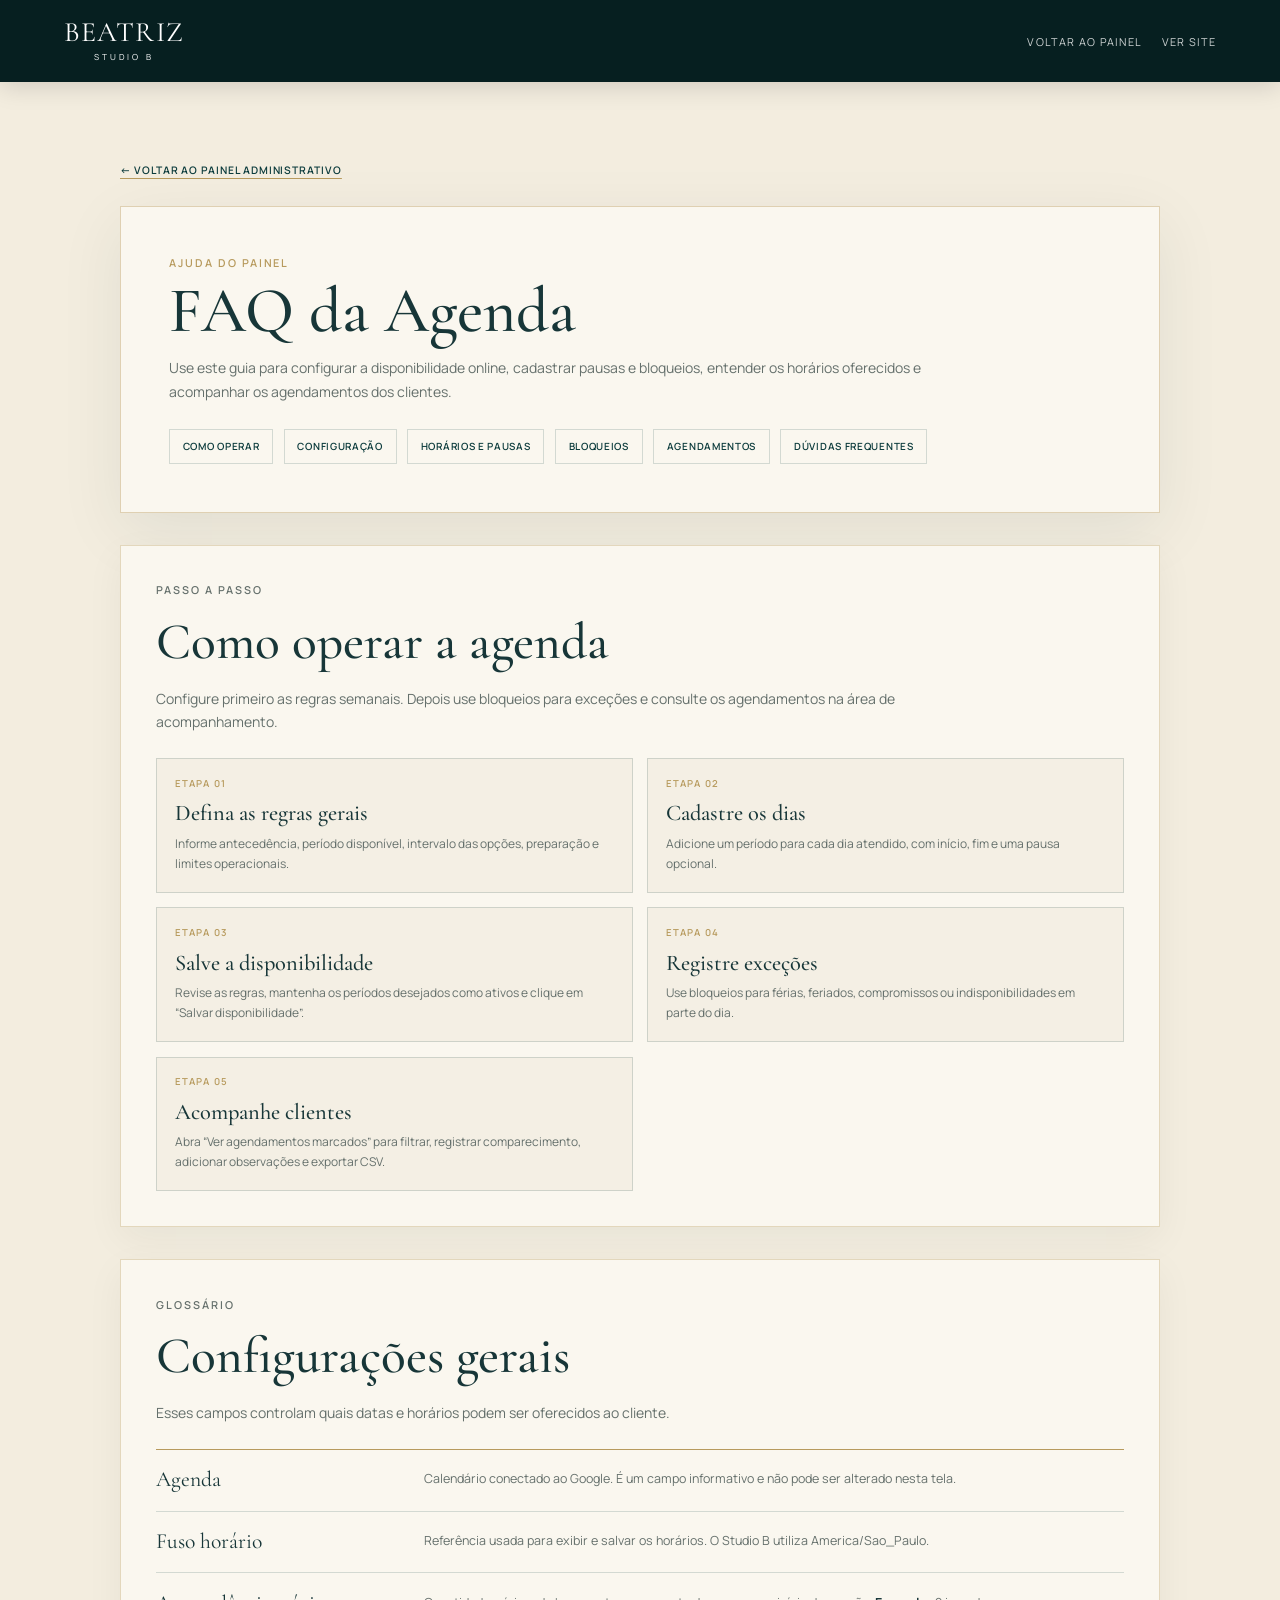
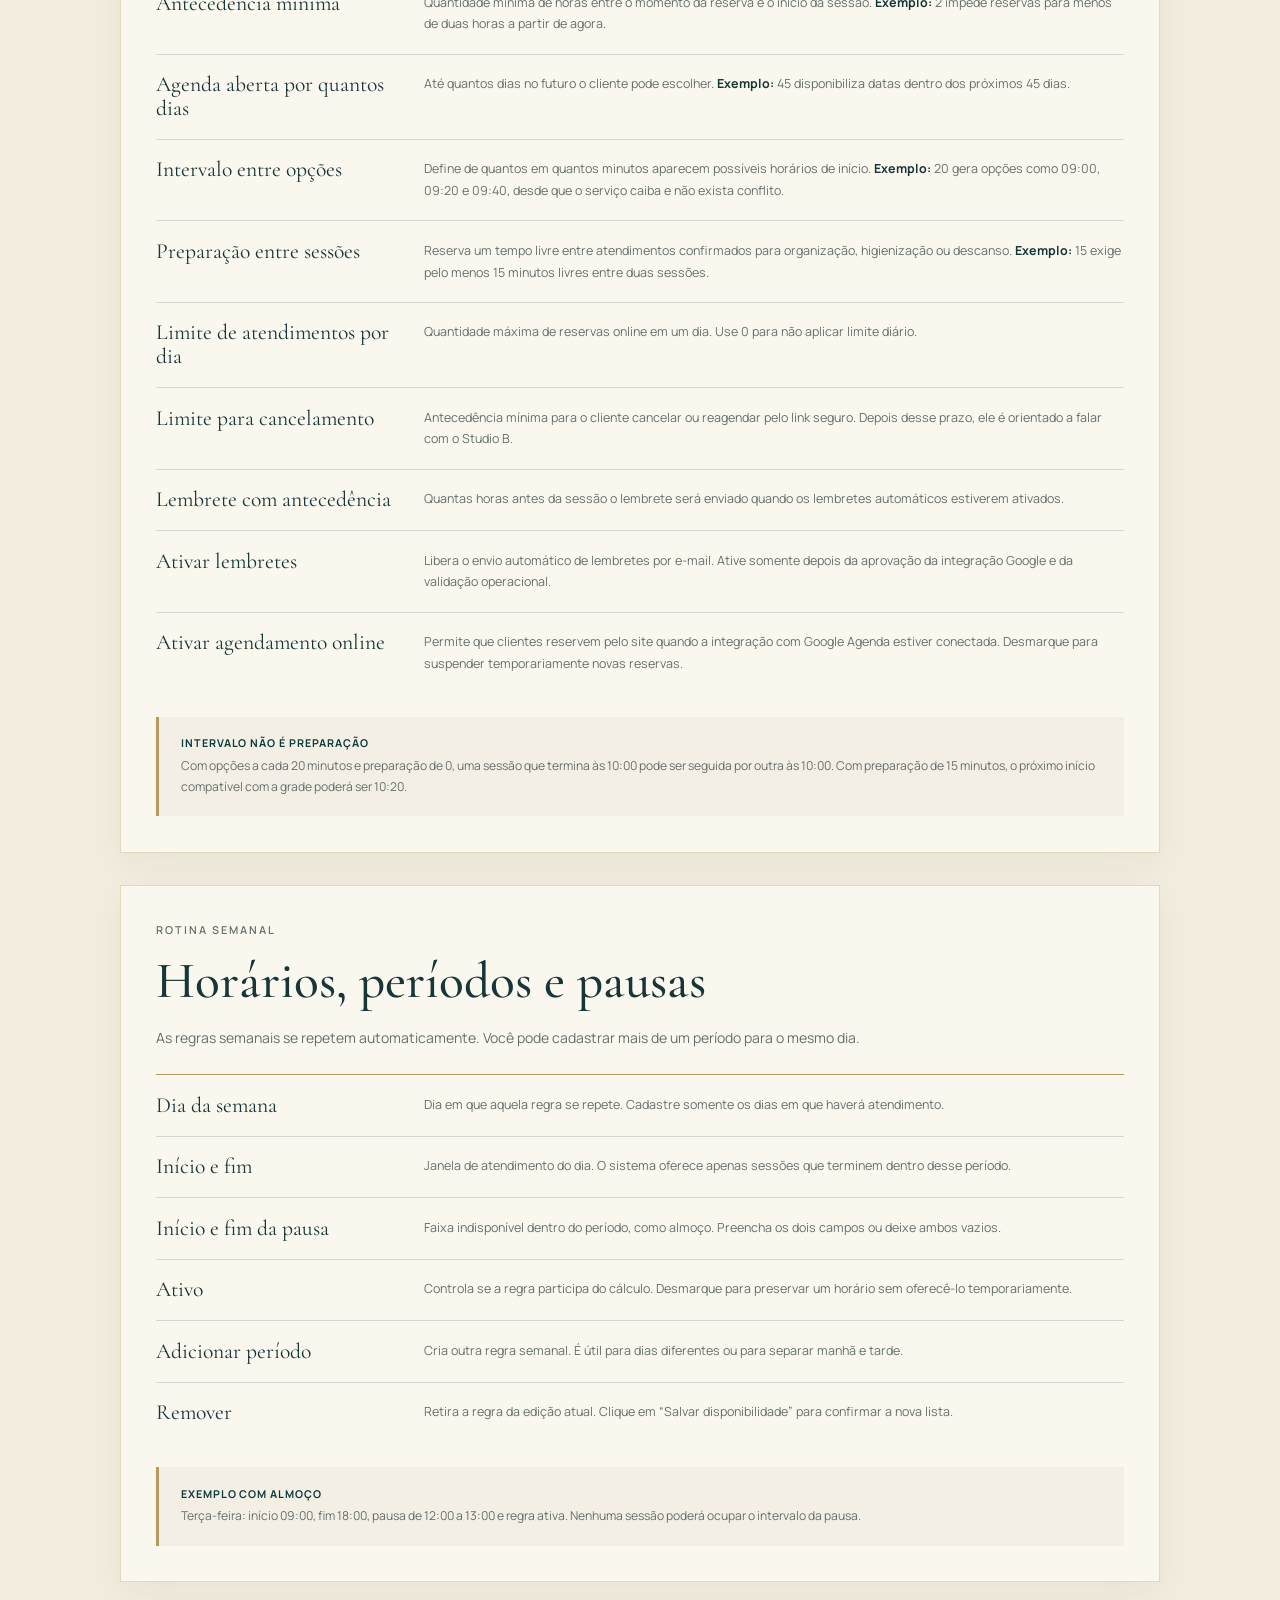
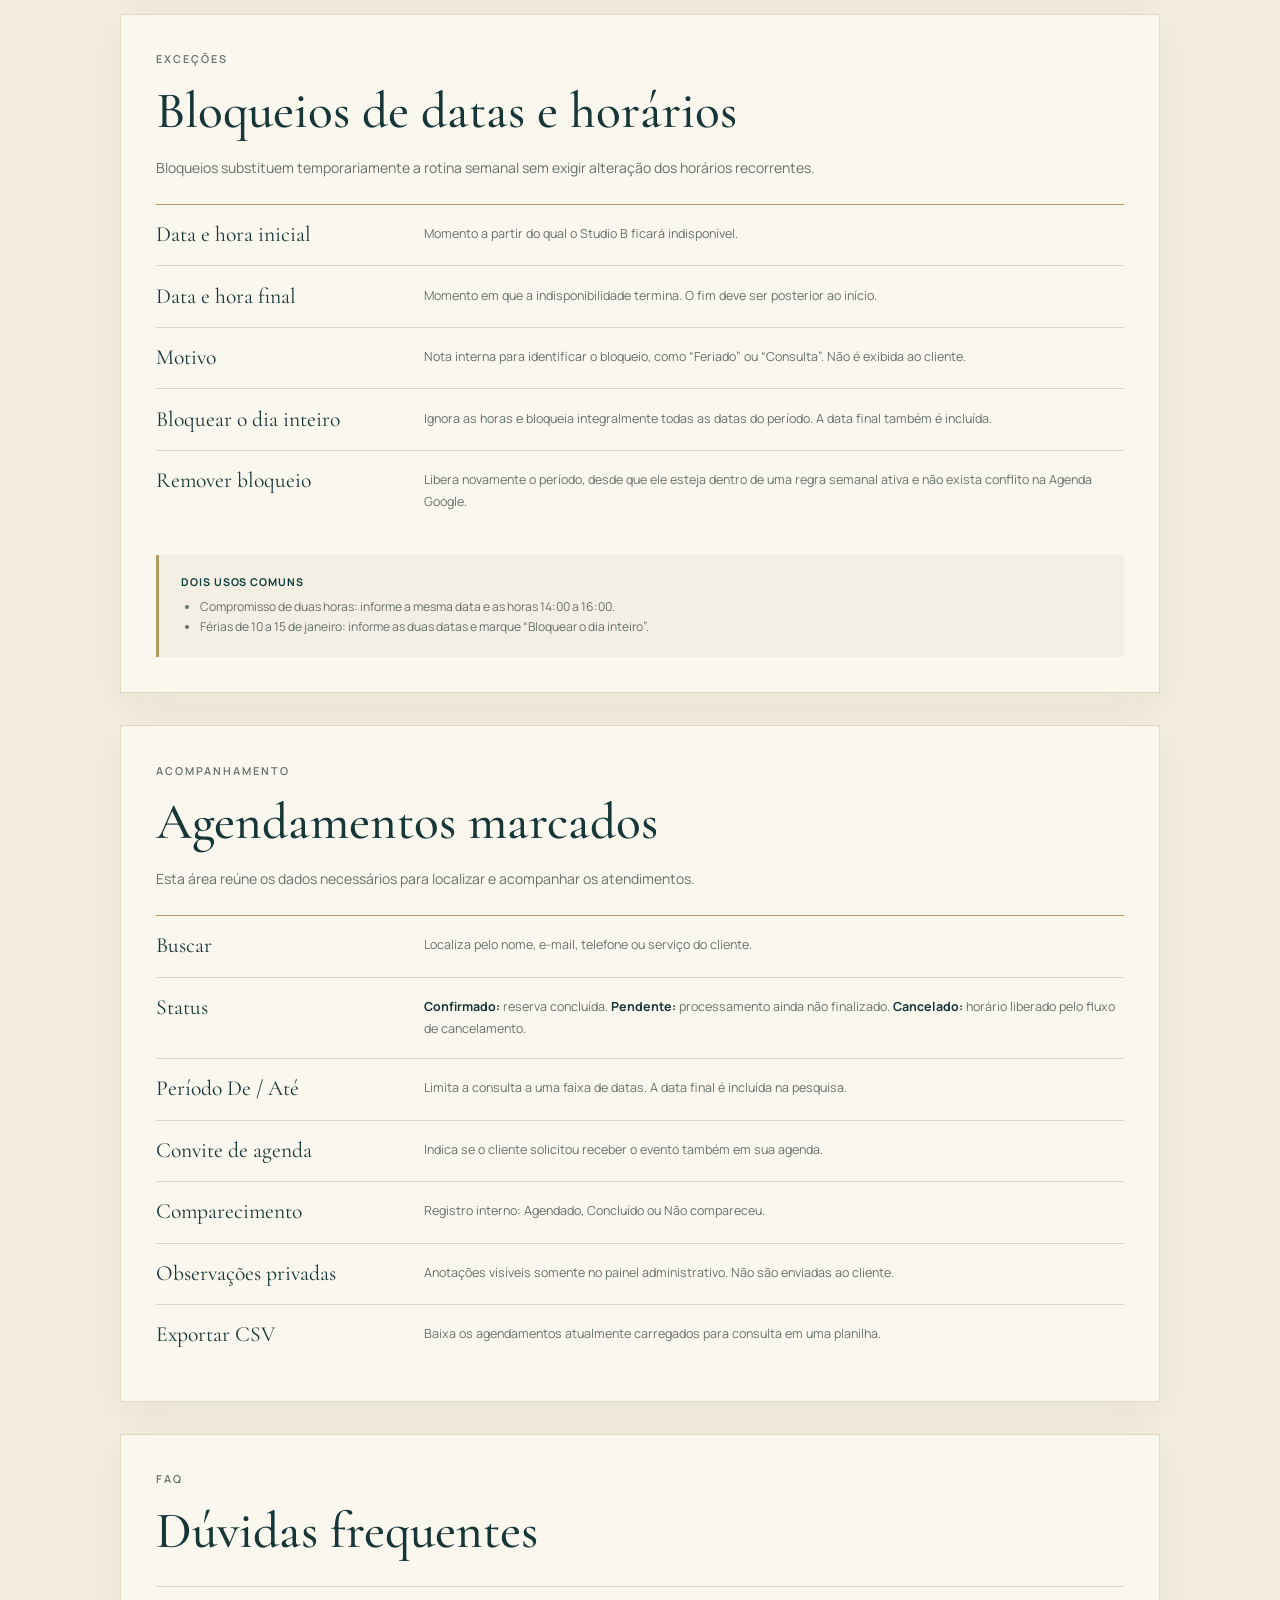
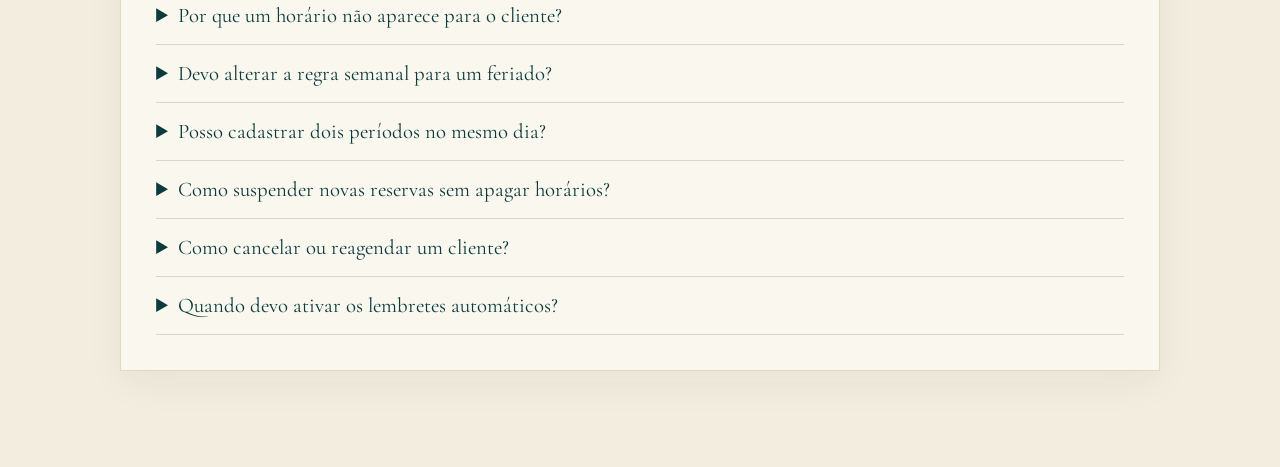
==== admin-faq-agenda.html @ 8eb494a7 "feat: add admin FAQs and field glossary" ====
<!doctype html>
<html lang="pt-BR">
  <head>
    <meta charset="utf-8" />
    <meta name="viewport" content="width=device-width, initial-scale=1" />
    <meta name="theme-color" content="#082f30" />
    <meta name="robots" content="noindex, nofollow" />
    <title>FAQ da Agenda | Studio B</title>
    <link rel="icon" type="image/svg+xml" href="favicon.svg" />
    <link rel="preconnect" href="https://fonts.googleapis.com" />
    <link rel="preconnect" href="https://fonts.gstatic.com" crossorigin />
    <link href="https://fonts.googleapis.com/css2?family=Cormorant+Garamond:wght@400;500;600&family=Manrope:wght@300;400;500;600&display=swap" rel="stylesheet" />
    <link rel="stylesheet" href="admin.css?v=11" />
  </head>
  <body>
    <header class="admin-header">
      <a class="admin-brand" href="index.html" aria-label="Voltar ao site">
        <span>BEATRIZ</span>
        <small>STUDIO B</small>
      </a>
      <div class="header-actions">
        <a href="admin.html">Voltar ao painel</a>
        <a href="index.html">Ver site</a>
      </div>
    </header>

    <main class="faq-main">
      <a class="faq-return" href="admin.html">← Voltar ao painel administrativo</a>
      <section class="faq-hero" aria-labelledby="faq-schedule-title">
        <p class="eyebrow">Ajuda do painel</p>
        <h1 id="faq-schedule-title">FAQ da Agenda</h1>
        <p>Use este guia para configurar a disponibilidade online, cadastrar pausas e bloqueios, entender os horários oferecidos e acompanhar os agendamentos dos clientes.</p>
        <nav class="faq-toc" aria-label="Nesta página">
          <a href="#operacao">Como operar</a>
          <a href="#configuracao">Configuração</a>
          <a href="#horarios">Horários e pausas</a>
          <a href="#bloqueios">Bloqueios</a>
          <a href="#agendamentos">Agendamentos</a>
          <a href="#duvidas">Dúvidas frequentes</a>
        </nav>
      </section>

      <section class="faq-section" id="operacao" aria-labelledby="schedule-operation-title">
        <div class="faq-section-heading">
          <p class="eyebrow">Passo a passo</p>
          <h2 id="schedule-operation-title">Como operar a agenda</h2>
          <p>Configure primeiro as regras semanais. Depois use bloqueios para exceções e consulte os agendamentos na área de acompanhamento.</p>
        </div>
        <div class="faq-steps">
          <article class="faq-step"><span>Etapa 01</span><h3>Defina as regras gerais</h3><p>Informe antecedência, período disponível, intervalo das opções, preparação e limites operacionais.</p></article>
          <article class="faq-step"><span>Etapa 02</span><h3>Cadastre os dias</h3><p>Adicione um período para cada dia atendido, com início, fim e uma pausa opcional.</p></article>
          <article class="faq-step"><span>Etapa 03</span><h3>Salve a disponibilidade</h3><p>Revise as regras, mantenha os períodos desejados como ativos e clique em “Salvar disponibilidade”.</p></article>
          <article class="faq-step"><span>Etapa 04</span><h3>Registre exceções</h3><p>Use bloqueios para férias, feriados, compromissos ou indisponibilidades em parte do dia.</p></article>
          <article class="faq-step"><span>Etapa 05</span><h3>Acompanhe clientes</h3><p>Abra “Ver agendamentos marcados” para filtrar, registrar comparecimento, adicionar observações e exportar CSV.</p></article>
        </div>
      </section>

      <section class="faq-section" id="configuracao" aria-labelledby="schedule-settings-title">
        <div class="faq-section-heading">
          <p class="eyebrow">Glossário</p>
          <h2 id="schedule-settings-title">Configurações gerais</h2>
          <p>Esses campos controlam quais datas e horários podem ser oferecidos ao cliente.</p>
        </div>
        <dl class="glossary-list">
          <div class="glossary-item"><dt>Agenda</dt><dd>Calendário conectado ao Google. É um campo informativo e não pode ser alterado nesta tela.</dd></div>
          <div class="glossary-item"><dt>Fuso horário</dt><dd>Referência usada para exibir e salvar os horários. O Studio B utiliza America/Sao_Paulo.</dd></div>
          <div class="glossary-item"><dt>Antecedência mínima</dt><dd>Quantidade mínima de horas entre o momento da reserva e o início da sessão. <strong>Exemplo:</strong> 2 impede reservas para menos de duas horas a partir de agora.</dd></div>
          <div class="glossary-item"><dt>Agenda aberta por quantos dias</dt><dd>Até quantos dias no futuro o cliente pode escolher. <strong>Exemplo:</strong> 45 disponibiliza datas dentro dos próximos 45 dias.</dd></div>
          <div class="glossary-item"><dt>Intervalo entre opções</dt><dd>Define de quantos em quantos minutos aparecem possíveis horários de início. <strong>Exemplo:</strong> 20 gera opções como 09:00, 09:20 e 09:40, desde que o serviço caiba e não exista conflito.</dd></div>
          <div class="glossary-item"><dt>Preparação entre sessões</dt><dd>Reserva um tempo livre entre atendimentos confirmados para organização, higienização ou descanso. <strong>Exemplo:</strong> 15 exige pelo menos 15 minutos livres entre duas sessões.</dd></div>
          <div class="glossary-item"><dt>Limite de atendimentos por dia</dt><dd>Quantidade máxima de reservas online em um dia. Use 0 para não aplicar limite diário.</dd></div>
          <div class="glossary-item"><dt>Limite para cancelamento</dt><dd>Antecedência mínima para o cliente cancelar ou reagendar pelo link seguro. Depois desse prazo, ele é orientado a falar com o Studio B.</dd></div>
          <div class="glossary-item"><dt>Lembrete com antecedência</dt><dd>Quantas horas antes da sessão o lembrete será enviado quando os lembretes automáticos estiverem ativados.</dd></div>
          <div class="glossary-item"><dt>Ativar lembretes</dt><dd>Libera o envio automático de lembretes por e-mail. Ative somente depois da aprovação da integração Google e da validação operacional.</dd></div>
          <div class="glossary-item"><dt>Ativar agendamento online</dt><dd>Permite que clientes reservem pelo site quando a integração com Google Agenda estiver conectada. Desmarque para suspender temporariamente novas reservas.</dd></div>
        </dl>
        <aside class="example-box">
          <strong>Intervalo não é preparação</strong>
          <p>Com opções a cada 20 minutos e preparação de 0, uma sessão que termina às 10:00 pode ser seguida por outra às 10:00. Com preparação de 15 minutos, o próximo início compatível com a grade poderá ser 10:20.</p>
        </aside>
      </section>

      <section class="faq-section" id="horarios" aria-labelledby="weekly-hours-title">
        <div class="faq-section-heading">
          <p class="eyebrow">Rotina semanal</p>
          <h2 id="weekly-hours-title">Horários, períodos e pausas</h2>
          <p>As regras semanais se repetem automaticamente. Você pode cadastrar mais de um período para o mesmo dia.</p>
        </div>
        <dl class="glossary-list">
          <div class="glossary-item"><dt>Dia da semana</dt><dd>Dia em que aquela regra se repete. Cadastre somente os dias em que haverá atendimento.</dd></div>
          <div class="glossary-item"><dt>Início e fim</dt><dd>Janela de atendimento do dia. O sistema oferece apenas sessões que terminem dentro desse período.</dd></div>
          <div class="glossary-item"><dt>Início e fim da pausa</dt><dd>Faixa indisponível dentro do período, como almoço. Preencha os dois campos ou deixe ambos vazios.</dd></div>
          <div class="glossary-item"><dt>Ativo</dt><dd>Controla se a regra participa do cálculo. Desmarque para preservar um horário sem oferecê-lo temporariamente.</dd></div>
          <div class="glossary-item"><dt>Adicionar período</dt><dd>Cria outra regra semanal. É útil para dias diferentes ou para separar manhã e tarde.</dd></div>
          <div class="glossary-item"><dt>Remover</dt><dd>Retira a regra da edição atual. Clique em “Salvar disponibilidade” para confirmar a nova lista.</dd></div>
        </dl>
        <aside class="example-box">
          <strong>Exemplo com almoço</strong>
          <p>Terça-feira: início 09:00, fim 18:00, pausa de 12:00 a 13:00 e regra ativa. Nenhuma sessão poderá ocupar o intervalo da pausa.</p>
        </aside>
      </section>

      <section class="faq-section" id="bloqueios" aria-labelledby="blocked-periods-help-title">
        <div class="faq-section-heading">
          <p class="eyebrow">Exceções</p>
          <h2 id="blocked-periods-help-title">Bloqueios de datas e horários</h2>
          <p>Bloqueios substituem temporariamente a rotina semanal sem exigir alteração dos horários recorrentes.</p>
        </div>
        <dl class="glossary-list">
          <div class="glossary-item"><dt>Data e hora inicial</dt><dd>Momento a partir do qual o Studio B ficará indisponível.</dd></div>
          <div class="glossary-item"><dt>Data e hora final</dt><dd>Momento em que a indisponibilidade termina. O fim deve ser posterior ao início.</dd></div>
          <div class="glossary-item"><dt>Motivo</dt><dd>Nota interna para identificar o bloqueio, como “Feriado” ou “Consulta”. Não é exibida ao cliente.</dd></div>
          <div class="glossary-item"><dt>Bloquear o dia inteiro</dt><dd>Ignora as horas e bloqueia integralmente todas as datas do período. A data final também é incluída.</dd></div>
          <div class="glossary-item"><dt>Remover bloqueio</dt><dd>Libera novamente o período, desde que ele esteja dentro de uma regra semanal ativa e não exista conflito na Agenda Google.</dd></div>
        </dl>
        <aside class="example-box">
          <strong>Dois usos comuns</strong>
          <ul><li>Compromisso de duas horas: informe a mesma data e as horas 14:00 a 16:00.</li><li>Férias de 10 a 15 de janeiro: informe as duas datas e marque “Bloquear o dia inteiro”.</li></ul>
        </aside>
      </section>

      <section class="faq-section" id="agendamentos" aria-labelledby="appointments-help-title">
        <div class="faq-section-heading">
          <p class="eyebrow">Acompanhamento</p>
          <h2 id="appointments-help-title">Agendamentos marcados</h2>
          <p>Esta área reúne os dados necessários para localizar e acompanhar os atendimentos.</p>
        </div>
        <dl class="glossary-list">
          <div class="glossary-item"><dt>Buscar</dt><dd>Localiza pelo nome, e-mail, telefone ou serviço do cliente.</dd></div>
          <div class="glossary-item"><dt>Status</dt><dd><strong>Confirmado:</strong> reserva concluída. <strong>Pendente:</strong> processamento ainda não finalizado. <strong>Cancelado:</strong> horário liberado pelo fluxo de cancelamento.</dd></div>
          <div class="glossary-item"><dt>Período De / Até</dt><dd>Limita a consulta a uma faixa de datas. A data final é incluída na pesquisa.</dd></div>
          <div class="glossary-item"><dt>Convite de agenda</dt><dd>Indica se o cliente solicitou receber o evento também em sua agenda.</dd></div>
          <div class="glossary-item"><dt>Comparecimento</dt><dd>Registro interno: Agendado, Concluído ou Não compareceu.</dd></div>
          <div class="glossary-item"><dt>Observações privadas</dt><dd>Anotações visíveis somente no painel administrativo. Não são enviadas ao cliente.</dd></div>
          <div class="glossary-item"><dt>Exportar CSV</dt><dd>Baixa os agendamentos atualmente carregados para consulta em uma planilha.</dd></div>
        </dl>
      </section>

      <section class="faq-section" id="duvidas" aria-labelledby="schedule-questions-title">
        <div class="faq-section-heading">
          <p class="eyebrow">FAQ</p>
          <h2 id="schedule-questions-title">Dúvidas frequentes</h2>
        </div>
        <details class="faq-question"><summary>Por que um horário não aparece para o cliente?</summary><div><p>Verifique a regra semanal, a pausa, a duração do serviço, a antecedência mínima, a preparação, o limite diário, os bloqueios cadastrados, os agendamentos existentes e os eventos ocupados no Google Agenda.</p></div></details>
        <details class="faq-question"><summary>Devo alterar a regra semanal para um feriado?</summary><div><p>Não. Cadastre um bloqueio de dia inteiro. Assim, a rotina semanal continuará válida para as semanas seguintes.</p></div></details>
        <details class="faq-question"><summary>Posso cadastrar dois períodos no mesmo dia?</summary><div><p>Sim. Por exemplo, 09:00–12:00 e 14:00–18:00. Evite períodos sobrepostos e salve a disponibilidade depois da alteração.</p></div></details>
        <details class="faq-question"><summary>Como suspender novas reservas sem apagar horários?</summary><div><p>Desmarque “Ativar agendamento online” e salve. As regras permanecem cadastradas para uma futura reativação.</p></div></details>
        <details class="faq-question"><summary>Como cancelar ou reagendar um cliente?</summary><div><p>O cliente usa o link seguro recebido por e-mail. A área administrativa acompanha o resultado e registra informações internas, mas não substitui esse fluxo seguro.</p></div></details>
        <details class="faq-question"><summary>Quando devo ativar os lembretes automáticos?</summary><div><p>Somente após a aprovação da integração Google e a confirmação de que o processo de envio está operacional. Até lá, mantenha a opção desmarcada.</p></div></details>
      </section>
    </main>
  </body>
</html>
---- admin.css ----
:root {
  --petrol: #0b3b3c;
  --petrol-deep: #061f20;
  --cream: #f3eddf;
  --paper: #faf7ef;
  --gold: #b79a5d;
  --ink: #173638;
  --muted: #65706c;
  --line: rgba(18, 65, 65, .17);
  --danger: #9a3f35;
  --serif: "Cormorant Garamond", Georgia, serif;
  --sans: "Manrope", Arial, sans-serif;
}

* { box-sizing: border-box; }
body { margin: 0; background: var(--cream); color: var(--ink); font-family: var(--sans); font-size: 14px; }
button, input, textarea { font: inherit; }
button { cursor: pointer; }
[hidden] { display: none !important; }

.admin-header { position: sticky; top: 0; z-index: 10; display: flex; align-items: center; justify-content: space-between; min-height: 82px; padding: 1rem clamp(1.25rem, 5vw, 5rem); background: var(--petrol-deep); color: white; box-shadow: 0 4px 24px rgba(0,0,0,.15); }
.admin-brand { display: flex; flex-direction: column; color: white; text-decoration: none; text-align: center; }
.admin-brand span { font-family: var(--serif); font-size: 1.75rem; line-height: .9; letter-spacing: .04em; }
.admin-brand small { margin-top: .35rem; font-size: .52rem; letter-spacing: .35em; }
.header-actions { display: flex; align-items: center; gap: 1.2rem; }
.header-actions a, .link-button { border: 0; background: transparent; color: rgba(255,255,255,.8); font-size: .68rem; letter-spacing: .12em; text-decoration: none; text-transform: uppercase; }

.admin-main { width: min(1180px, calc(100% - 2rem)); margin: 0 auto; padding: clamp(2rem, 5vw, 5rem) 0 6rem; }
.auth-panel, .claim-panel { width: min(100%, 560px); margin: 5vh auto 0; padding: clamp(1.5rem, 4vw, 3rem); background: var(--paper); border: 1px solid rgba(183,154,93,.45); box-shadow: 0 18px 60px rgba(12,48,47,.09); }
.eyebrow { margin: 0 0 .7rem; color: var(--gold); font-size: .68rem; font-weight: 600; letter-spacing: .18em; text-transform: uppercase; }
h1, h2 { margin: 0; font-family: var(--serif); font-weight: 500; }
h1 { font-size: clamp(2.5rem, 5vw, 4.2rem); line-height: .95; }
h2 { font-size: clamp(2rem, 3vw, 2.8rem); }
.auth-panel > p:not(.eyebrow), .claim-panel > p:not(.eyebrow), .dashboard-heading p { color: var(--muted); line-height: 1.65; }
form { margin-top: 2rem; }
label { display: grid; gap: .45rem; color: var(--muted); font-size: .67rem; font-weight: 600; letter-spacing: .06em; text-transform: uppercase; }
input, textarea { width: 100%; border: 1px solid var(--line); border-radius: 0; background: white; color: var(--ink); padding: .8rem .85rem; outline: none; text-transform: none; letter-spacing: normal; }
textarea { min-height: 96px; resize: vertical; }
input:focus, textarea:focus { border-color: var(--gold); box-shadow: 0 0 0 2px rgba(183,154,93,.14); }
.password-control { position: relative; display: block; }
.password-control input { padding-right: 6.2rem; }
.password-control button { position: absolute; top: 50%; right: .75rem; transform: translateY(-50%); padding: .35rem; border: 0; background: transparent; color: var(--petrol); font-size: .6rem; font-weight: 600; letter-spacing: .08em; text-transform: uppercase; }
.password-control button:focus-visible { outline: 2px solid var(--gold); outline-offset: 2px; }
.auth-panel label + label, .claim-panel label + label { margin-top: 1rem; }
.auth-actions { display: flex; flex-wrap: wrap; gap: .8rem; margin-top: 1.5rem; }
.resend-button { margin-top: 1rem; padding: .25rem 0; border: 0; border-bottom: 1px solid var(--gold); background: transparent; color: var(--muted); font-size: .65rem; letter-spacing: .06em; }
.button { min-height: 44px; padding: .8rem 1.35rem; border: 1px solid var(--petrol); font-size: .67rem; font-weight: 600; letter-spacing: .1em; text-transform: uppercase; }
.button.primary { background: var(--petrol); color: white; }
.button.secondary { background: transparent; color: var(--petrol); }
.button:disabled { cursor: wait; opacity: .55; }

.dashboard { min-height: calc(100vh - 13rem); }
.admin-portal { width: min(100%, 1040px); margin: 0 auto; padding: clamp(1.5rem, 4vw, 3.5rem) 0; }
.portal-heading { max-width: 820px; margin-bottom: clamp(2rem, 5vw, 4rem); }
.portal-heading > p:last-child, .view-heading p { max-width: 680px; color: var(--muted); line-height: 1.7; }
.admin-option-grid { display: grid; grid-template-columns: repeat(2, minmax(0, 1fr)); gap: clamp(1rem, 2.5vw, 1.8rem); }
.admin-option-card { position: relative; display: grid; grid-template-columns: auto 1fr auto; align-items: start; gap: 1.25rem; min-height: 250px; padding: clamp(1.4rem, 3vw, 2.2rem); overflow: hidden; border: 1px solid rgba(183,154,93,.42); background: var(--paper); color: var(--ink); text-align: left; box-shadow: 0 14px 42px rgba(12,48,47,.07); transition: border-color .2s, box-shadow .2s, transform .2s; }
.admin-option-card::before { position: absolute; top: 0; left: 0; width: 100%; height: 3px; background: var(--gold); content: ""; transform: scaleX(0); transform-origin: left; transition: transform .25s; }
.admin-option-card:hover, .admin-option-card:focus-visible { border-color: var(--gold); box-shadow: 0 20px 55px rgba(12,48,47,.12); transform: translateY(-3px); }
.admin-option-card:hover::before, .admin-option-card:focus-visible::before { transform: scaleX(1); }
.admin-option-card:focus-visible { outline: 2px solid var(--gold); outline-offset: 3px; }
.option-index { color: var(--gold); font-size: .62rem; font-weight: 600; letter-spacing: .14em; }
.option-copy { align-self: end; display: grid; gap: .8rem; margin-top: 4.2rem; }
.option-copy strong { font-family: var(--serif); font-size: clamp(2rem, 3.5vw, 3rem); font-weight: 500; line-height: .95; }
.option-copy > span { max-width: 390px; color: var(--muted); font-size: .78rem; line-height: 1.7; }
.option-arrow { align-self: end; display: grid; width: 38px; height: 38px; place-items: center; border: 1px solid rgba(183,154,93,.55); border-radius: 50%; color: var(--gold); font-size: 1.15rem; transition: background .2s, color .2s, transform .2s; }
.admin-option-card:hover .option-arrow, .admin-option-card:focus-visible .option-arrow { background: var(--petrol); color: white; transform: translateX(3px); }
.view-back { margin: 0 0 clamp(1.5rem, 4vw, 2.5rem); padding: .35rem 0; border: 0; border-bottom: 1px solid rgba(183,154,93,.7); background: transparent; color: var(--petrol); font-size: .65rem; font-weight: 600; letter-spacing: .09em; text-transform: uppercase; }
.view-back:hover, .view-back:focus-visible { border-color: var(--petrol); }
.view-back:focus-visible { outline: 2px solid var(--gold); outline-offset: 4px; }
.view-heading { margin-bottom: 2rem; }
.view-heading > div > p:last-child { margin-bottom: 0; }
.services-view-heading .dashboard-heading { margin-bottom: 0; }
.portal-help { display: flex; flex-wrap: wrap; align-items: center; gap: .65rem 1.2rem; margin-top: 1.5rem; padding-top: 1.2rem; border-top: 1px solid var(--line); color: var(--muted); font-size: .68rem; }
.portal-help span { font-weight: 600; letter-spacing: .08em; text-transform: uppercase; }
.portal-help a, .faq-link { color: var(--petrol); font-weight: 600; text-decoration-color: rgba(183,154,93,.75); text-underline-offset: .25rem; }
.portal-help a:hover, .portal-help a:focus-visible, .faq-link:hover, .faq-link:focus-visible { color: var(--gold); }
.faq-link { display: inline-flex; align-items: center; gap: .6rem; margin-top: .65rem; font-size: .72rem; }
.faq-link span { font-size: 1rem; }
.heading-actions { display: flex; flex-wrap: wrap; justify-content: flex-end; gap: .7rem; }
.button-link { display: inline-grid; place-items: center; text-decoration: none; }

.dashboard-heading { display: flex; align-items: flex-end; justify-content: space-between; gap: 2rem; margin-bottom: 2rem; }
.dashboard-heading p:last-child { margin-bottom: 0; }
.services-list { display: grid; gap: 1.25rem; }
.service-editor { background: var(--paper); border: 1px solid rgba(183,154,93,.35); box-shadow: 0 12px 36px rgba(12,48,47,.07); }
.service-editor summary { display: flex; align-items: center; justify-content: space-between; gap: 1rem; padding: 1.25rem 1.5rem; cursor: pointer; list-style: none; }
.service-editor summary::-webkit-details-marker { display: none; }
.service-title span { display: block; font-family: var(--serif); font-size: 1.8rem; }
.service-title small { color: var(--muted); }
.visibility { padding: .35rem .6rem; background: rgba(183,154,93,.15); color: var(--gold); font-size: .6rem; letter-spacing: .1em; text-transform: uppercase; }
.service-editor-form { margin: 0; padding: 0 1.5rem 1.5rem; border-top: 1px solid var(--line); }
.fields-grid { display: grid; grid-template-columns: repeat(2, 1fr); gap: 1rem; padding: 1.5rem 0; }
.fields-grid .full { grid-column: 1 / -1; }
.check { display: flex; align-items: center; gap: .55rem; min-height: 42px; text-transform: none; letter-spacing: normal; }
.check input { width: 17px; height: 17px; margin: 0; accent-color: var(--petrol); }
.prices-heading { display: flex; align-items: center; justify-content: space-between; gap: 1rem; margin: .5rem 0 1rem; }
.prices-heading h3 { margin: 0; font-family: var(--serif); font-size: 1.5rem; font-weight: 500; }
.text-action { border: 0; border-bottom: 1px solid var(--gold); background: transparent; color: var(--petrol); padding: .3rem 0; font-size: .65rem; font-weight: 600; letter-spacing: .08em; text-transform: uppercase; }
.prices-list { display: grid; gap: .75rem; }
.price-row { display: grid; grid-template-columns: 1.4fr .8fr 1fr .8fr auto auto auto; align-items: end; gap: .65rem; padding: 1rem; background: #f4efe4; border: 1px solid var(--line); }
.remove-price { align-self: center; border: 0; background: transparent; color: var(--danger); font-size: .65rem; text-decoration: underline; }
.editor-actions { display: flex; justify-content: space-between; gap: 1rem; margin-top: 1.5rem; }
.delete-service { border: 0; background: transparent; color: var(--danger); font-size: .67rem; font-weight: 600; letter-spacing: .08em; text-transform: uppercase; }
.status { position: fixed; right: 1.2rem; bottom: 1.2rem; z-index: 20; max-width: min(420px, calc(100% - 2.4rem)); margin: 0; padding: .9rem 1.1rem; background: var(--petrol-deep); color: white; box-shadow: 0 10px 35px rgba(0,0,0,.2); opacity: 0; pointer-events: none; transform: translateY(8px); transition: .2s; }
.status.visible { opacity: 1; transform: none; }
.status.error { background: var(--danger); }
.booking-settings-card { margin-bottom: 3.5rem; padding: clamp(1.25rem,3vw,2rem); border: 1px solid rgba(183,154,93,.4); background: var(--paper); box-shadow: 0 12px 36px rgba(12,48,47,.07); }
.settings-heading { display: flex; align-items: flex-start; justify-content: space-between; gap: 2rem; }
.settings-heading h2 { font-size: clamp(2.2rem,4vw,3.4rem); }
.settings-heading p:last-child { max-width: 680px; color: var(--muted); line-height: 1.65; }
.connection-badge { flex: 0 0 auto; padding: .45rem .7rem; border: 1px solid rgba(183,154,93,.45); color: var(--gold); font-size: .58rem; font-weight: 600; letter-spacing: .09em; text-transform: uppercase; }
.connection-badge.connected { border-color: var(--petrol); background: var(--petrol); color: white; }
.settings-grid { padding-bottom: 1rem; }
.settings-grid .optional { color: var(--muted); font-size: .55rem; font-weight: 400; letter-spacing: 0; text-transform: none; }
.availability-list { display: grid; gap: .7rem; }
.availability-row { display: grid; grid-template-columns: 1.3fr repeat(4,minmax(105px,1fr)) auto auto; align-items: end; gap: .7rem; padding: .9rem; background: #f4efe4; border: 1px solid var(--line); }
.availability-row label { margin: 0; }
.availability-row select { width: 100%; border: 1px solid var(--line); background: white; color: var(--ink); padding: .8rem; }
.availability-row .optional { color: var(--muted); font-size: .52rem; font-weight: 400; letter-spacing: 0; text-transform: none; }
.settings-actions { display: flex; justify-content: flex-end; margin-top: 1.3rem; }
.blocked-period-form { margin-top: .8rem; }
.blocked-period-fields { padding-top: .8rem; }
.blocked-period-fields .optional { color: var(--muted); font-size: .56rem; font-weight: 400; letter-spacing: 0; text-transform: none; }
.blocked-periods { display: grid; gap: .7rem; margin-top: 1.5rem; }
.blocked-period { display: grid; grid-template-columns: minmax(0, 1fr) auto; align-items: center; gap: 1rem; padding: 1rem; border: 1px solid var(--line); background: #f4efe4; }
.blocked-period strong { display: block; margin-bottom: .3rem; font-family: var(--serif); font-size: 1.25rem; font-weight: 500; }
.blocked-period p { margin: 0; color: var(--muted); font-size: .75rem; line-height: 1.6; }
.blocked-period-empty { margin: .4rem 0 0; padding: 1rem; border: 1px dashed var(--line); color: var(--muted); text-align: center; }
.blocked-period [data-remove-block] { border: 0; border-bottom: 1px solid currentColor; padding: .25rem 0; background: transparent; color: var(--danger); font-size: .64rem; font-weight: 600; letter-spacing: .06em; text-transform: uppercase; }
.appointments-filter { margin-top: .8rem; }
.appointments-filter-fields { grid-template-columns: 1.5fr .8fr .75fr .75fr; padding-top: .8rem; }
.appointments-filter select { width: 100%; border: 1px solid var(--line); border-radius: 0; background: white; color: var(--ink); padding: .8rem .85rem; outline: none; }
.appointments-summary { display: flex; flex-wrap: wrap; gap: .65rem; margin: 1.5rem 0 1rem; }
.summary-chip { padding: .45rem .7rem; border: 1px solid var(--line); background: #f4efe4; color: var(--muted); font-size: .62rem; font-weight: 600; letter-spacing: .07em; text-transform: uppercase; }
.summary-chip strong { color: var(--petrol); font-size: .8rem; }
.appointments-list { display: grid; gap: .75rem; }
.appointment-card { display: grid; grid-template-columns: minmax(180px, .75fr) minmax(240px, 1fr) minmax(220px, .9fr); gap: 1.2rem; padding: 1.15rem; border: 1px solid var(--line); background: #f4efe4; }
.appointment-card.cancelled { opacity: .72; }
.appointment-date { margin: 0 0 .4rem; color: var(--muted); font-size: .72rem; line-height: 1.6; }
.appointment-card h3 { margin: 0; font-family: var(--serif); font-size: 1.55rem; font-weight: 500; }
.appointment-customer strong { display: block; margin-bottom: .45rem; font-size: .86rem; }
.appointment-customer a, .appointment-meta p { display: block; margin: .2rem 0; color: var(--muted); font-size: .72rem; line-height: 1.55; overflow-wrap: anywhere; }
.appointment-customer a:hover, .appointment-customer a:focus-visible { color: var(--petrol); }
.appointment-meta { display: flex; align-items: flex-start; justify-content: space-between; gap: .8rem; }
.appointment-status { flex: 0 0 auto; padding: .38rem .55rem; border: 1px solid var(--gold); color: var(--gold); font-size: .56rem; font-weight: 600; letter-spacing: .08em; text-transform: uppercase; }
.appointment-status.confirmed { border-color: var(--petrol); background: var(--petrol); color: white; }
.appointment-status.cancelled { border-color: var(--danger); color: var(--danger); }
.appointments-empty { margin: 0; padding: 1.4rem; border: 1px dashed var(--line); color: var(--muted); text-align: center; }
.appointment-admin-tools { grid-column: 1 / -1; border-top: 1px solid var(--line); padding-top: .8rem; }
.appointment-admin-tools summary { cursor: pointer; color: var(--petrol); font-size: .62rem; font-weight: 600; letter-spacing: .08em; text-transform: uppercase; }
.appointment-admin-tools form { display: grid; grid-template-columns: minmax(160px, .35fr) minmax(260px, 1fr) auto; align-items: end; gap: .8rem; margin-top: .9rem; }
.appointment-admin-tools select { width: 100%; border: 1px solid var(--line); background: white; color: var(--ink); padding: .8rem; }
.appointment-admin-tools textarea { min-height: 74px; }

.faq-main { width: min(1040px, calc(100% - 2rem)); margin: 0 auto; padding: clamp(2rem, 6vw, 5.5rem) 0 6rem; }
.faq-hero { padding: clamp(1.5rem, 4vw, 3rem); border: 1px solid rgba(183,154,93,.42); background: var(--paper); box-shadow: 0 18px 60px rgba(12,48,47,.08); }
.faq-hero h1 { max-width: 800px; }
.faq-hero > p:last-of-type { max-width: 760px; color: var(--muted); line-height: 1.75; }
.faq-return { display: inline-block; margin-bottom: 1.8rem; color: var(--petrol); font-size: .65rem; font-weight: 600; letter-spacing: .09em; text-decoration-color: var(--gold); text-transform: uppercase; text-underline-offset: .25rem; }
.faq-toc { display: flex; flex-wrap: wrap; gap: .65rem; margin-top: 1.5rem; }
.faq-toc a { padding: .6rem .8rem; border: 1px solid var(--line); color: var(--petrol); font-size: .62rem; font-weight: 600; letter-spacing: .07em; text-decoration: none; text-transform: uppercase; }
.faq-toc a:hover, .faq-toc a:focus-visible { border-color: var(--gold); background: rgba(183,154,93,.09); }
.faq-section { margin-top: 2rem; padding: clamp(1.25rem, 3vw, 2.2rem); border: 1px solid rgba(183,154,93,.35); background: var(--paper); box-shadow: 0 12px 36px rgba(12,48,47,.05); scroll-margin-top: 100px; }
.faq-section-heading { max-width: 740px; margin-bottom: 1.5rem; }
.faq-section-heading h2 { font-size: clamp(2rem, 4vw, 3.2rem); }
.faq-section-heading p { color: var(--muted); line-height: 1.7; }
.glossary-list { display: grid; gap: 0; margin: 0; }
.glossary-item { display: grid; grid-template-columns: minmax(180px, .35fr) 1fr; gap: 1.4rem; padding: 1.15rem 0; border-top: 1px solid var(--line); }
.glossary-item:first-child { border-top-color: var(--gold); }
.glossary-item dt { font-family: var(--serif); font-size: 1.35rem; line-height: 1.1; }
.glossary-item dd { margin: 0; color: var(--muted); font-size: .78rem; line-height: 1.75; }
.glossary-item dd strong { color: var(--ink); }
.example-box { margin: 1.5rem 0 0; padding: 1.2rem 1.35rem; border-left: 3px solid var(--gold); background: #f4efe4; }
.example-box strong { display: block; margin-bottom: .35rem; color: var(--petrol); font-size: .67rem; letter-spacing: .09em; text-transform: uppercase; }
.example-box p, .example-box li { color: var(--muted); font-size: .76rem; line-height: 1.7; }
.example-box p { margin: 0; }
.example-box ul, .example-box ol { margin: .5rem 0 0; padding-left: 1.2rem; }
.faq-steps { display: grid; grid-template-columns: repeat(2, minmax(0, 1fr)); gap: .9rem; margin-top: 1rem; }
.faq-step { padding: 1.1rem; border: 1px solid var(--line); background: #f4efe4; }
.faq-step span { display: block; margin-bottom: .6rem; color: var(--gold); font-size: .6rem; font-weight: 600; letter-spacing: .12em; text-transform: uppercase; }
.faq-step h3 { margin: 0 0 .45rem; font-family: var(--serif); font-size: 1.4rem; font-weight: 500; }
.faq-step p { margin: 0; color: var(--muted); font-size: .75rem; line-height: 1.7; }
.faq-question { border-top: 1px solid var(--line); }
.faq-question:last-child { border-bottom: 1px solid var(--line); }
.faq-question summary { padding: 1rem 0; cursor: pointer; color: var(--petrol); font-family: var(--serif); font-size: 1.3rem; list-style-position: inside; }
.faq-question > div { padding: 0 0 1.2rem 1.2rem; color: var(--muted); font-size: .77rem; line-height: 1.75; }
.faq-question p { margin: .4rem 0; }
.faq-warning { color: var(--danger); font-weight: 600; }

@media (max-width: 900px) {
  .price-row { grid-template-columns: repeat(2, 1fr); }
  .price-row .wide { grid-column: 1 / -1; }
  .remove-price { justify-self: start; }
  .availability-row { grid-template-columns: repeat(2,1fr); }
  .settings-heading { flex-direction: column; }
  .appointments-filter-fields { grid-template-columns: repeat(2, 1fr); }
  .appointment-card { grid-template-columns: 1fr 1fr; }
  .appointment-meta { grid-column: 1 / -1; }
  .appointment-admin-tools form { grid-template-columns: 1fr 1fr; }
  .appointment-admin-tools .button { grid-column: 1 / -1; justify-self: end; }
  .faq-steps { grid-template-columns: 1fr; }
}

@media (max-width: 620px) {
  .admin-header { min-height: 70px; }
  .header-actions { gap: .65rem; }
  .header-actions a, .link-button { font-size: .58rem; letter-spacing: .07em; }
  .admin-main { width: min(100% - 1rem, 1180px); padding-top: 1rem; }
  .admin-portal { padding-top: 1.5rem; }
  .admin-option-grid { grid-template-columns: 1fr; }
  .admin-option-card { min-height: 205px; padding: 1.25rem; }
  .option-copy { margin-top: 2.4rem; }
  .option-copy > span { font-size: .74rem; }
  .option-arrow { width: 34px; height: 34px; }
  .dashboard-heading { align-items: stretch; flex-direction: column; }
  .heading-actions { justify-content: stretch; }
  .heading-actions .button { flex: 1 1 100%; }
  .fields-grid, .price-row { grid-template-columns: 1fr; }
  .fields-grid .full, .price-row .wide { grid-column: 1; }
  .service-editor summary, .service-editor-form { padding-left: 1rem; padding-right: 1rem; }
  .editor-actions { align-items: stretch; flex-direction: column-reverse; }
  .availability-row { grid-template-columns: 1fr; }
  .blocked-period { align-items: start; grid-template-columns: 1fr; }
  .blocked-period [data-remove-block] { justify-self: start; }
  .appointments-filter-fields, .appointment-card { grid-template-columns: 1fr; }
  .appointment-meta { grid-column: 1; }
  .appointment-admin-tools form { grid-template-columns: 1fr; }
  .appointment-admin-tools .button { grid-column: 1; justify-self: stretch; }
  .faq-main { width: min(100% - 1rem, 1040px); padding-top: 1rem; }
  .glossary-item { grid-template-columns: 1fr; gap: .55rem; }
}
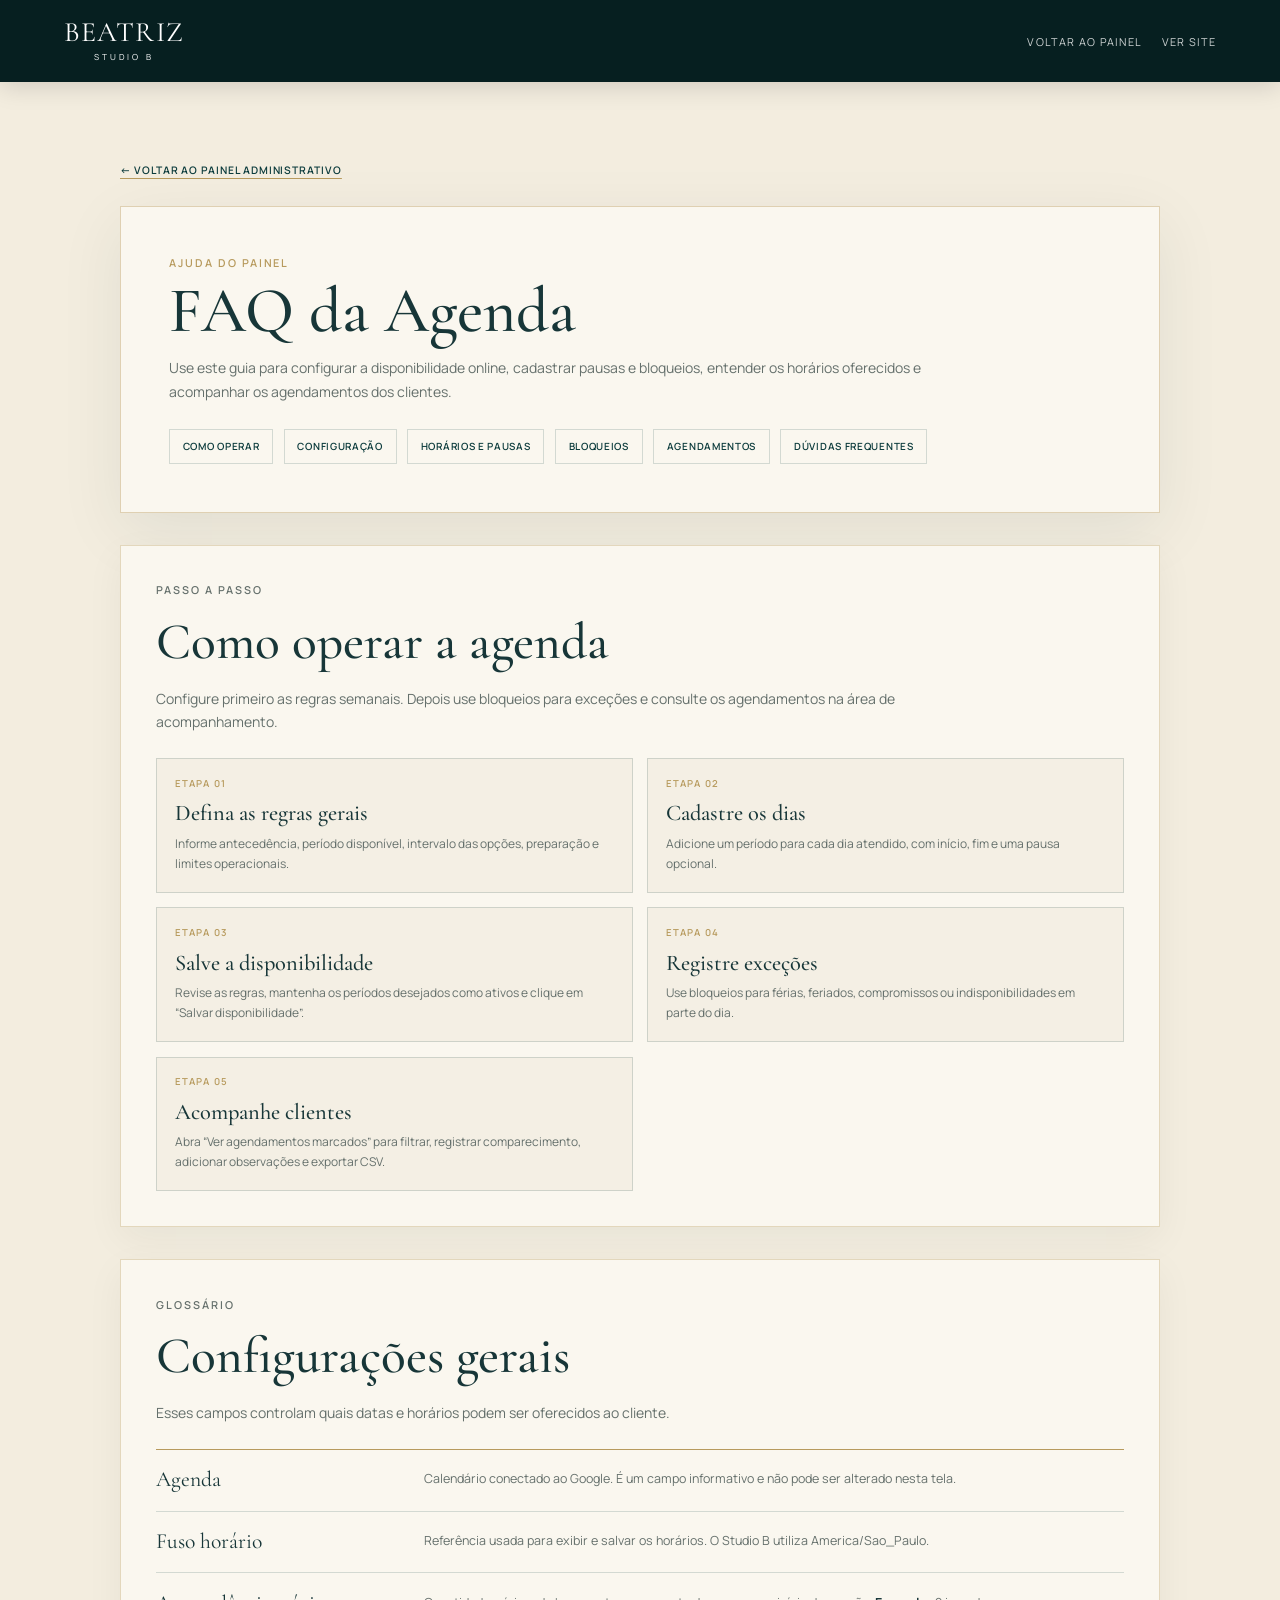
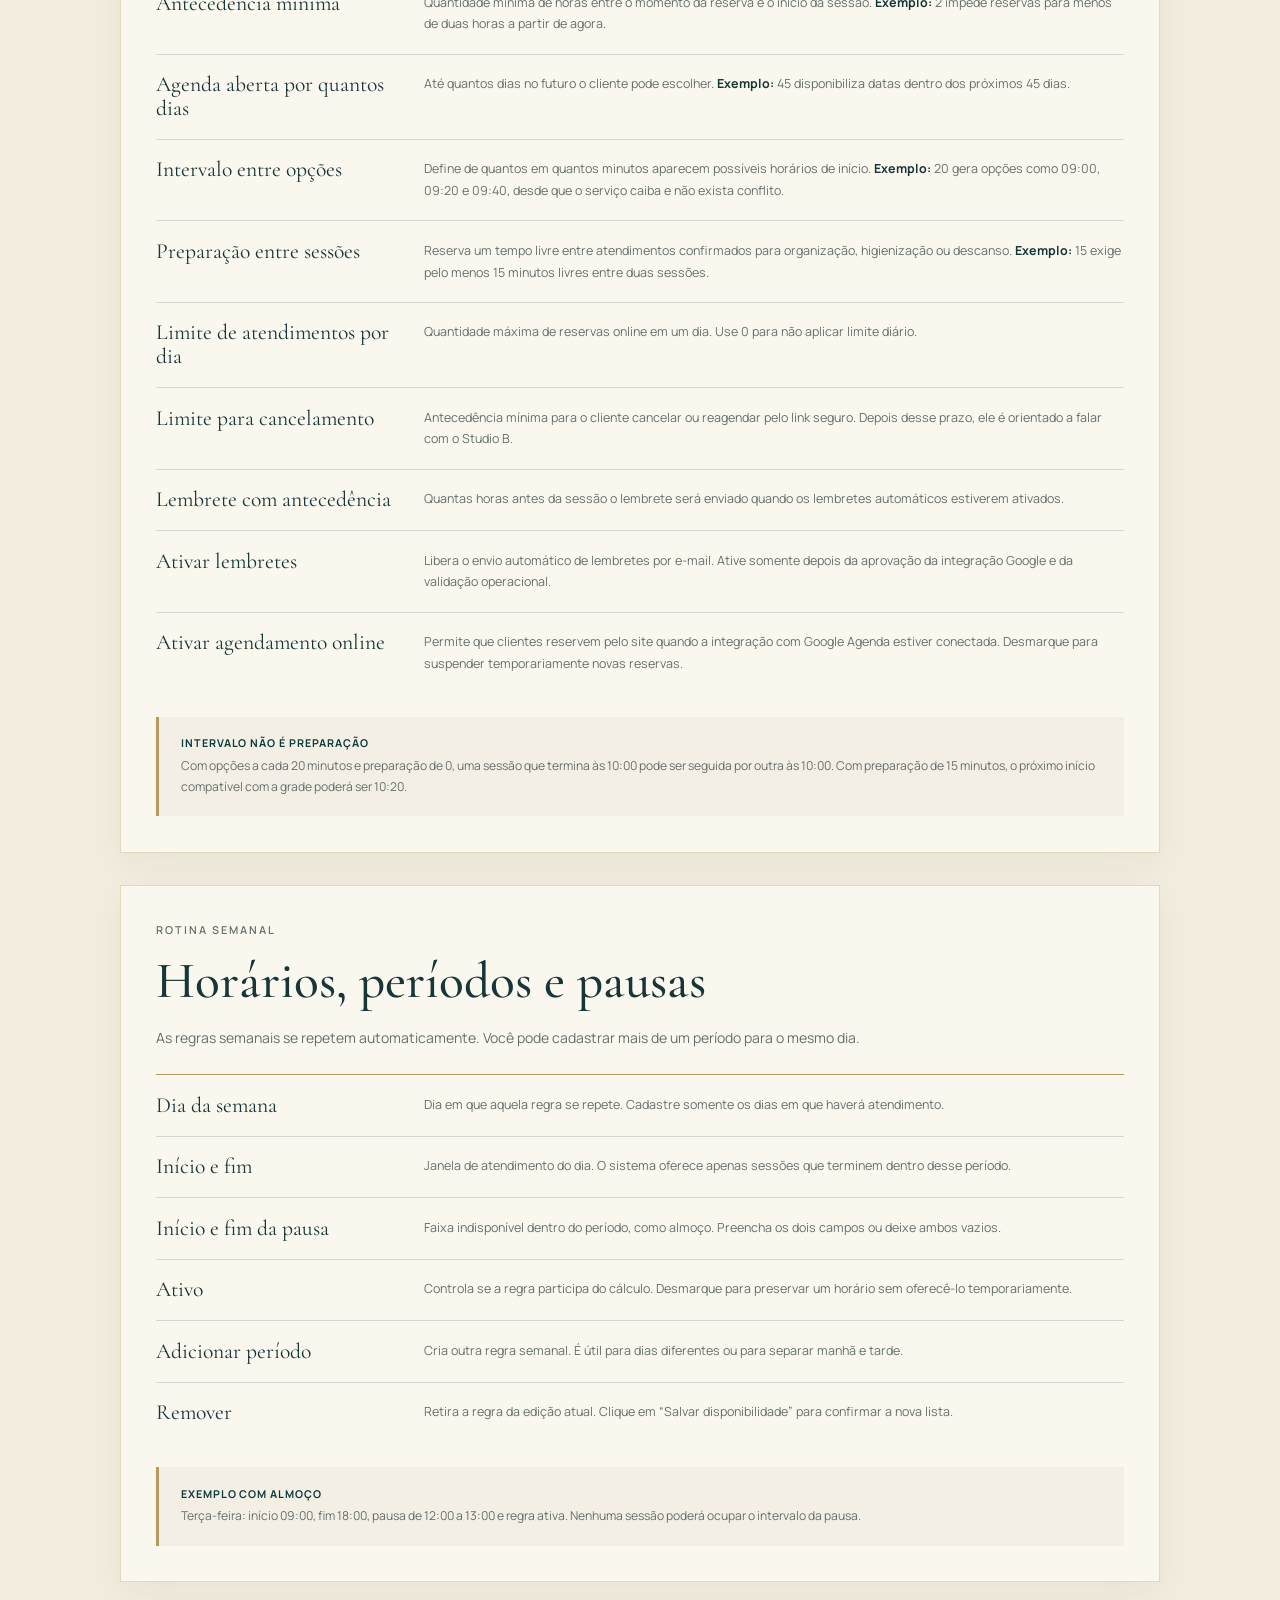
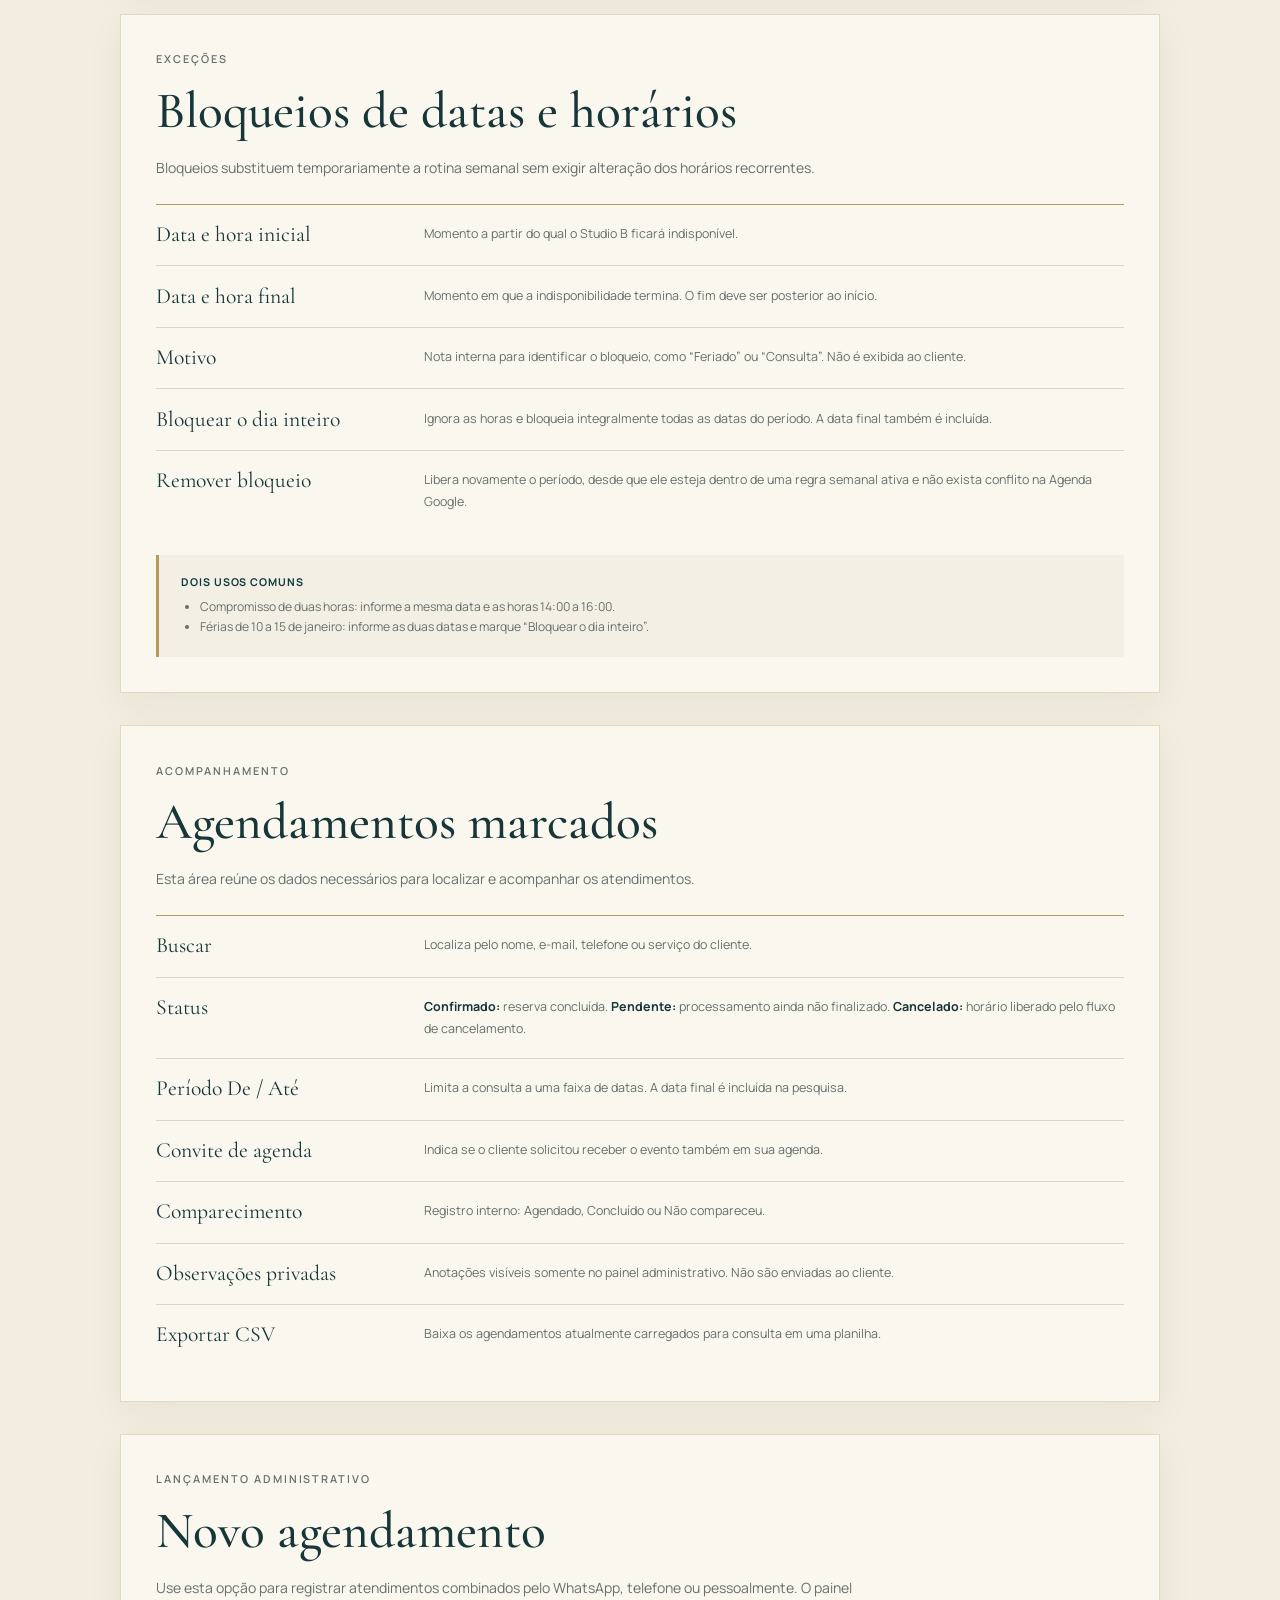
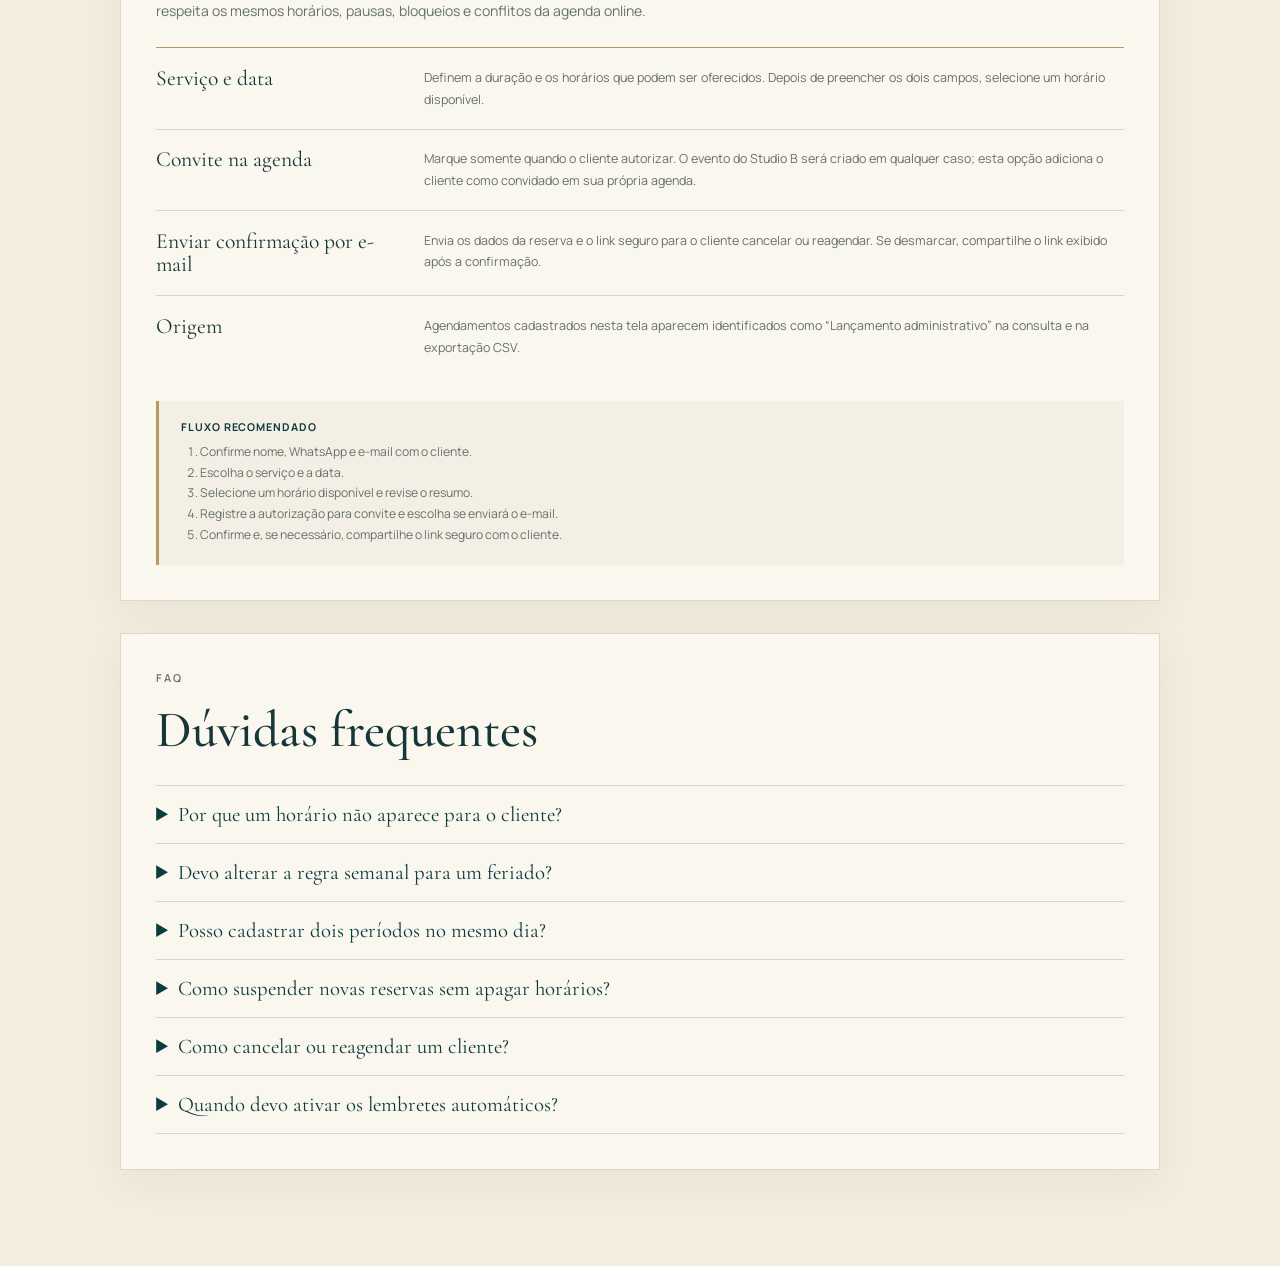
==== commit af632611: "feat: separar canais e permitir agendamento administrativo" ====
--- a/admin-faq-agenda.html
+++ b/admin-faq-agenda.html
@@ -136,6 +136,24 @@
         </dl>
       </section>
 
+      <section class="faq-section" id="novo-agendamento" aria-labelledby="manual-booking-help-title">
+        <div class="faq-section-heading">
+          <p class="eyebrow">Lançamento administrativo</p>
+          <h2 id="manual-booking-help-title">Novo agendamento</h2>
+          <p>Use esta opção para registrar atendimentos combinados pelo WhatsApp, telefone ou pessoalmente. O painel respeita os mesmos horários, pausas, bloqueios e conflitos da agenda online.</p>
+        </div>
+        <dl class="glossary-list">
+          <div class="glossary-item"><dt>Serviço e data</dt><dd>Definem a duração e os horários que podem ser oferecidos. Depois de preencher os dois campos, selecione um horário disponível.</dd></div>
+          <div class="glossary-item"><dt>Convite na agenda</dt><dd>Marque somente quando o cliente autorizar. O evento do Studio B será criado em qualquer caso; esta opção adiciona o cliente como convidado em sua própria agenda.</dd></div>
+          <div class="glossary-item"><dt>Enviar confirmação por e-mail</dt><dd>Envia os dados da reserva e o link seguro para o cliente cancelar ou reagendar. Se desmarcar, compartilhe o link exibido após a confirmação.</dd></div>
+          <div class="glossary-item"><dt>Origem</dt><dd>Agendamentos cadastrados nesta tela aparecem identificados como “Lançamento administrativo” na consulta e na exportação CSV.</dd></div>
+        </dl>
+        <aside class="example-box">
+          <strong>Fluxo recomendado</strong>
+          <ol><li>Confirme nome, WhatsApp e e-mail com o cliente.</li><li>Escolha o serviço e a data.</li><li>Selecione um horário disponível e revise o resumo.</li><li>Registre a autorização para convite e escolha se enviará o e-mail.</li><li>Confirme e, se necessário, compartilhe o link seguro com o cliente.</li></ol>
+        </aside>
+      </section>
+
       <section class="faq-section" id="duvidas" aria-labelledby="schedule-questions-title">
         <div class="faq-section-heading">
           <p class="eyebrow">FAQ</p>
--- a/admin.css
+++ b/admin.css
@@ -54,6 +54,9 @@
 .portal-heading { max-width: 820px; margin-bottom: clamp(2rem, 5vw, 4rem); }
 .portal-heading > p:last-child, .view-heading p { max-width: 680px; color: var(--muted); line-height: 1.7; }
 .admin-option-grid { display: grid; grid-template-columns: repeat(2, minmax(0, 1fr)); gap: clamp(1rem, 2.5vw, 1.8rem); }
+.admin-option-grid.three-options { grid-template-columns: repeat(3, minmax(0, 1fr)); }
+.three-options .admin-option-card { min-height: 280px; }
+.three-options .option-copy strong { font-size: clamp(1.8rem, 2.7vw, 2.55rem); }
 .admin-option-card { position: relative; display: grid; grid-template-columns: auto 1fr auto; align-items: start; gap: 1.25rem; min-height: 250px; padding: clamp(1.4rem, 3vw, 2.2rem); overflow: hidden; border: 1px solid rgba(183,154,93,.42); background: var(--paper); color: var(--ink); text-align: left; box-shadow: 0 14px 42px rgba(12,48,47,.07); transition: border-color .2s, box-shadow .2s, transform .2s; }
 .admin-option-card::before { position: absolute; top: 0; left: 0; width: 100%; height: 3px; background: var(--gold); content: ""; transform: scaleX(0); transform-origin: left; transition: transform .25s; }
 .admin-option-card:hover, .admin-option-card:focus-visible { border-color: var(--gold); box-shadow: 0 20px 55px rgba(12,48,47,.12); transform: translateY(-3px); }
@@ -152,6 +155,22 @@
 .appointment-admin-tools form { display: grid; grid-template-columns: minmax(160px, .35fr) minmax(260px, 1fr) auto; align-items: end; gap: .8rem; margin-top: .9rem; }
 .appointment-admin-tools select { width: 100%; border: 1px solid var(--line); background: white; color: var(--ink); padding: .8rem; }
 .appointment-admin-tools textarea { min-height: 74px; }
+.manual-booking-fields { grid-template-columns: repeat(2, minmax(0, 1fr)); }
+.manual-booking-fields select { width: 100%; border: 1px solid var(--line); border-radius: 0; background: white; color: var(--ink); padding: .8rem .85rem; outline: none; }
+.manual-slots-heading { margin-top: 1rem; }
+.manual-slots-heading span { color: var(--muted); font-size: .62rem; letter-spacing: .07em; text-transform: uppercase; }
+.admin-slots { display: grid; grid-template-columns: repeat(5, minmax(0, 1fr)); gap: .65rem; }
+.admin-slot { min-height: 44px; border: 1px solid var(--line); background: white; color: var(--ink); }
+.admin-slot:hover, .admin-slot:focus-visible { border-color: var(--gold); }
+.admin-slot.selected { border-color: var(--petrol); background: var(--petrol); color: white; }
+.manual-booking-options { display: grid; gap: .25rem; margin-top: 1.2rem; }
+.manual-booking-summary { margin-top: 1.2rem; padding: 1rem 1.15rem; border-left: 2px solid var(--gold); background: #f4efe4; color: var(--muted); line-height: 1.7; }
+.manual-booking-summary strong { color: var(--petrol); font-family: var(--serif); font-size: 1.35rem; font-weight: 500; }
+.manual-booking-success { padding: 1.5rem; border: 1px solid rgba(183,154,93,.45); background: #f4efe4; }
+.manual-booking-success h2 { margin-bottom: .5rem; }
+.manual-booking-success > p:not(.eyebrow) { color: var(--muted); line-height: 1.7; }
+.manual-booking-success .button { margin: .5rem .8rem .5rem 0; }
+.appointment-source { display: inline-block; margin-top: .45rem; color: var(--gold); font-size: .56rem; font-weight: 600; letter-spacing: .08em; text-transform: uppercase; }
 
 .faq-main { width: min(1040px, calc(100% - 2rem)); margin: 0 auto; padding: clamp(2rem, 6vw, 5.5rem) 0 6rem; }
 .faq-hero { padding: clamp(1.5rem, 4vw, 3rem); border: 1px solid rgba(183,154,93,.42); background: var(--paper); box-shadow: 0 18px 60px rgba(12,48,47,.08); }
@@ -200,6 +219,9 @@
   .appointment-admin-tools form { grid-template-columns: 1fr 1fr; }
   .appointment-admin-tools .button { grid-column: 1 / -1; justify-self: end; }
   .faq-steps { grid-template-columns: 1fr; }
+  .admin-option-grid.three-options { grid-template-columns: 1fr; }
+  .three-options .admin-option-card { min-height: 215px; }
+  .admin-slots { grid-template-columns: repeat(4, minmax(0, 1fr)); }
 }
 
 @media (max-width: 620px) {
@@ -217,6 +239,8 @@
   .heading-actions { justify-content: stretch; }
   .heading-actions .button { flex: 1 1 100%; }
   .fields-grid, .price-row { grid-template-columns: 1fr; }
+  .manual-booking-fields { grid-template-columns: 1fr; }
+  .admin-slots { grid-template-columns: repeat(3, minmax(0, 1fr)); }
   .fields-grid .full, .price-row .wide { grid-column: 1; }
   .service-editor summary, .service-editor-form { padding-left: 1rem; padding-right: 1rem; }
   .editor-actions { align-items: stretch; flex-direction: column-reverse; }
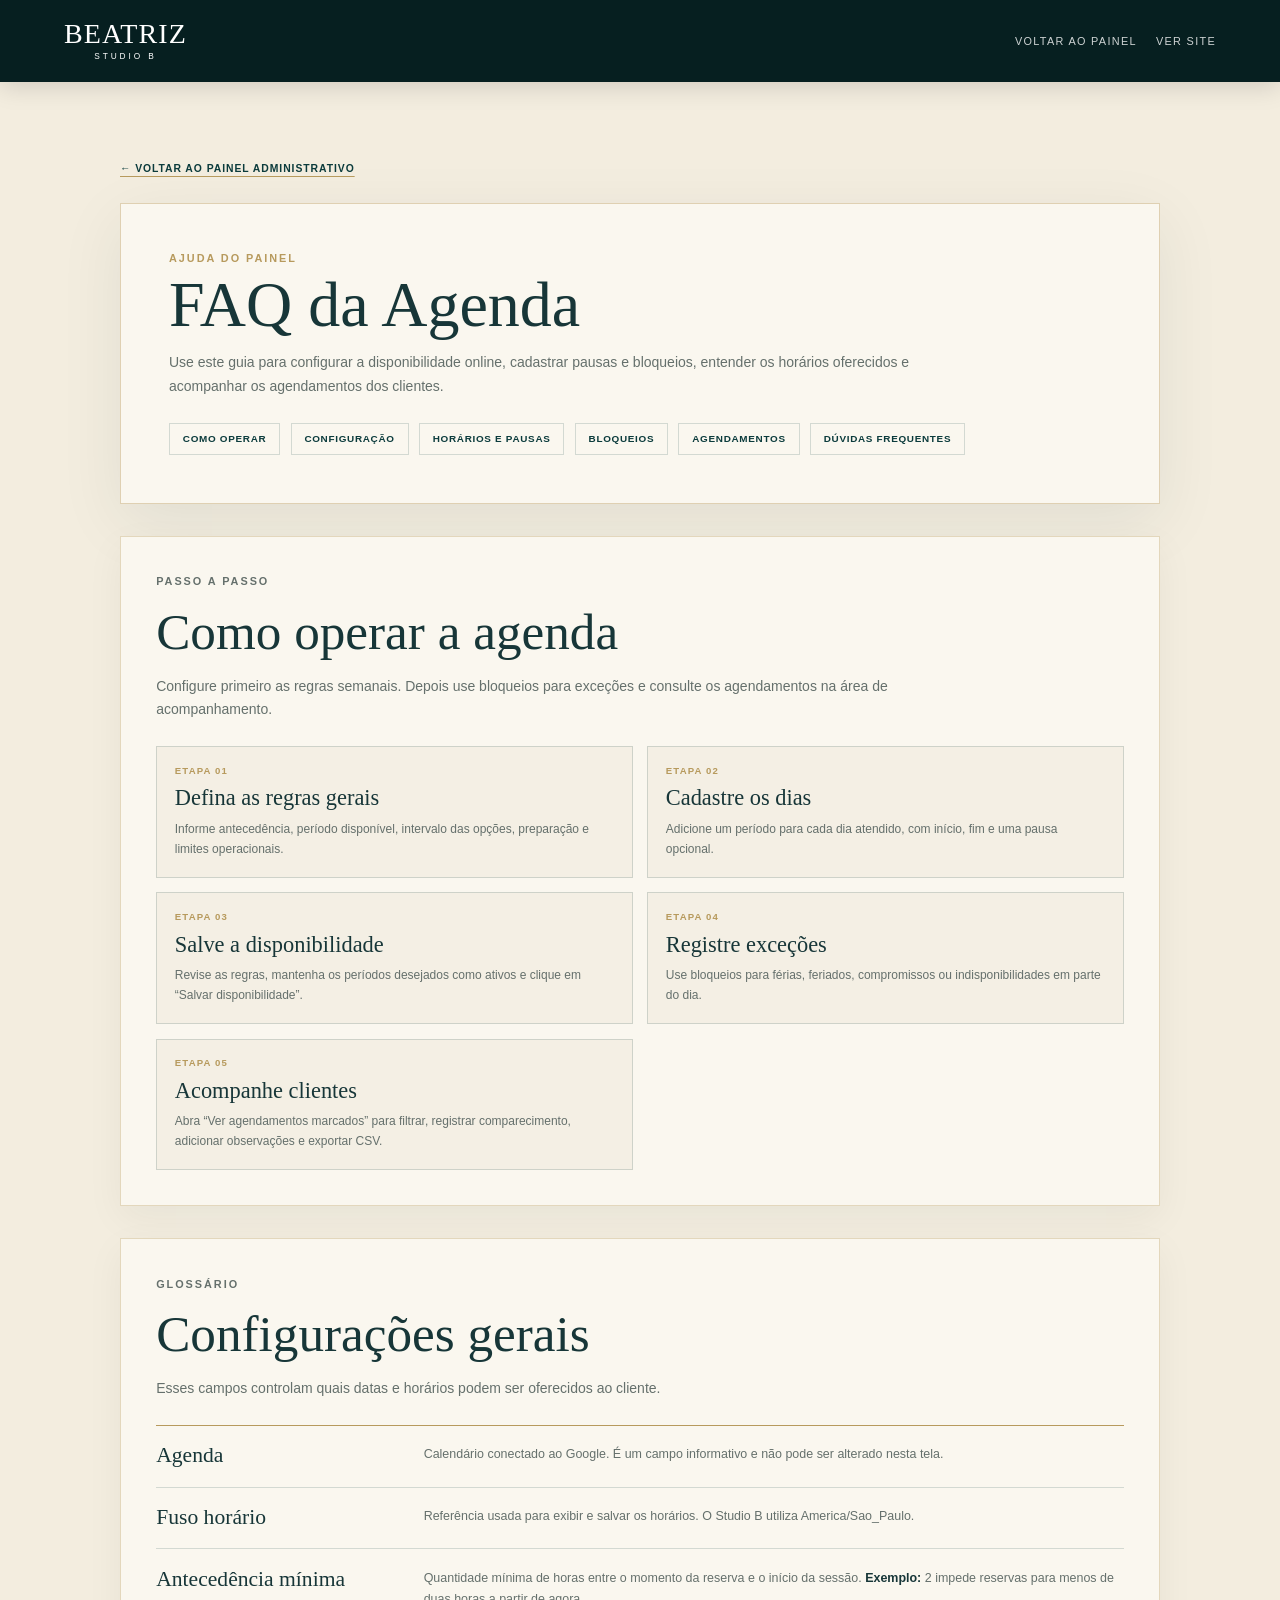
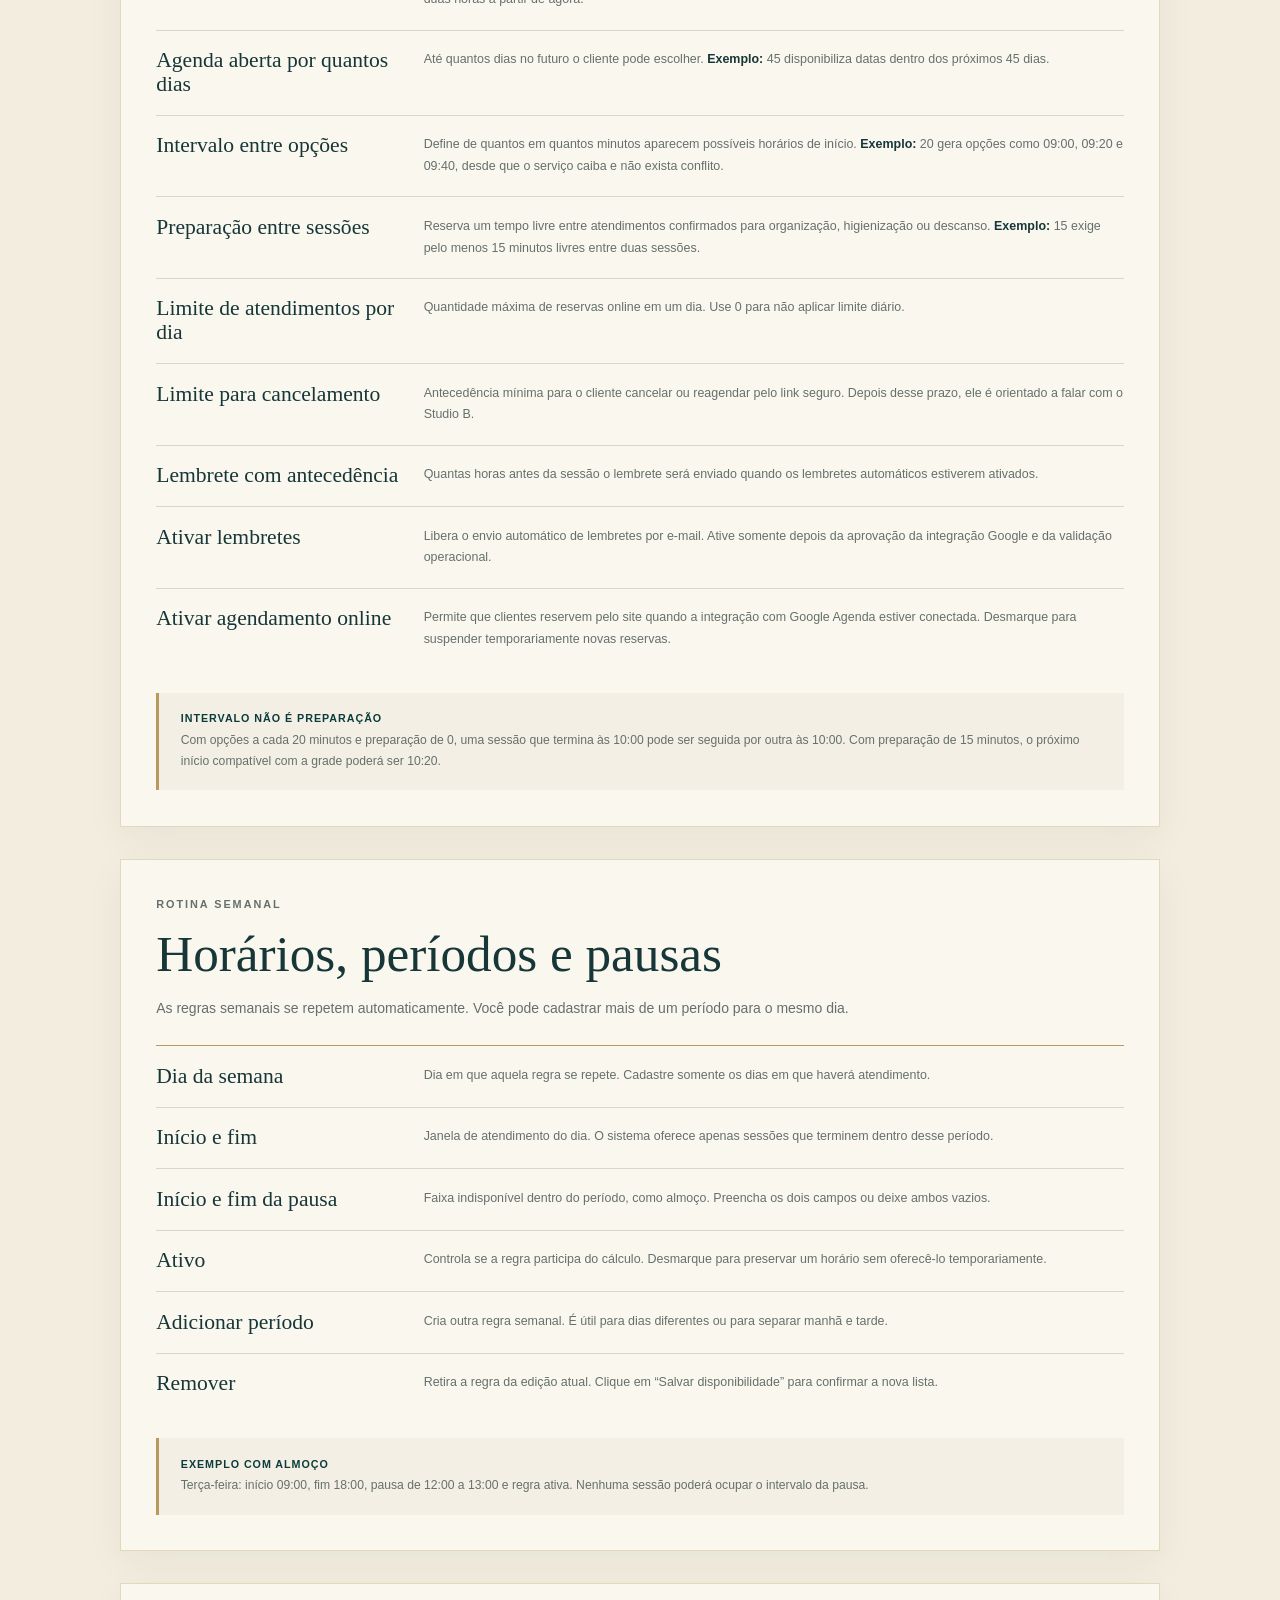
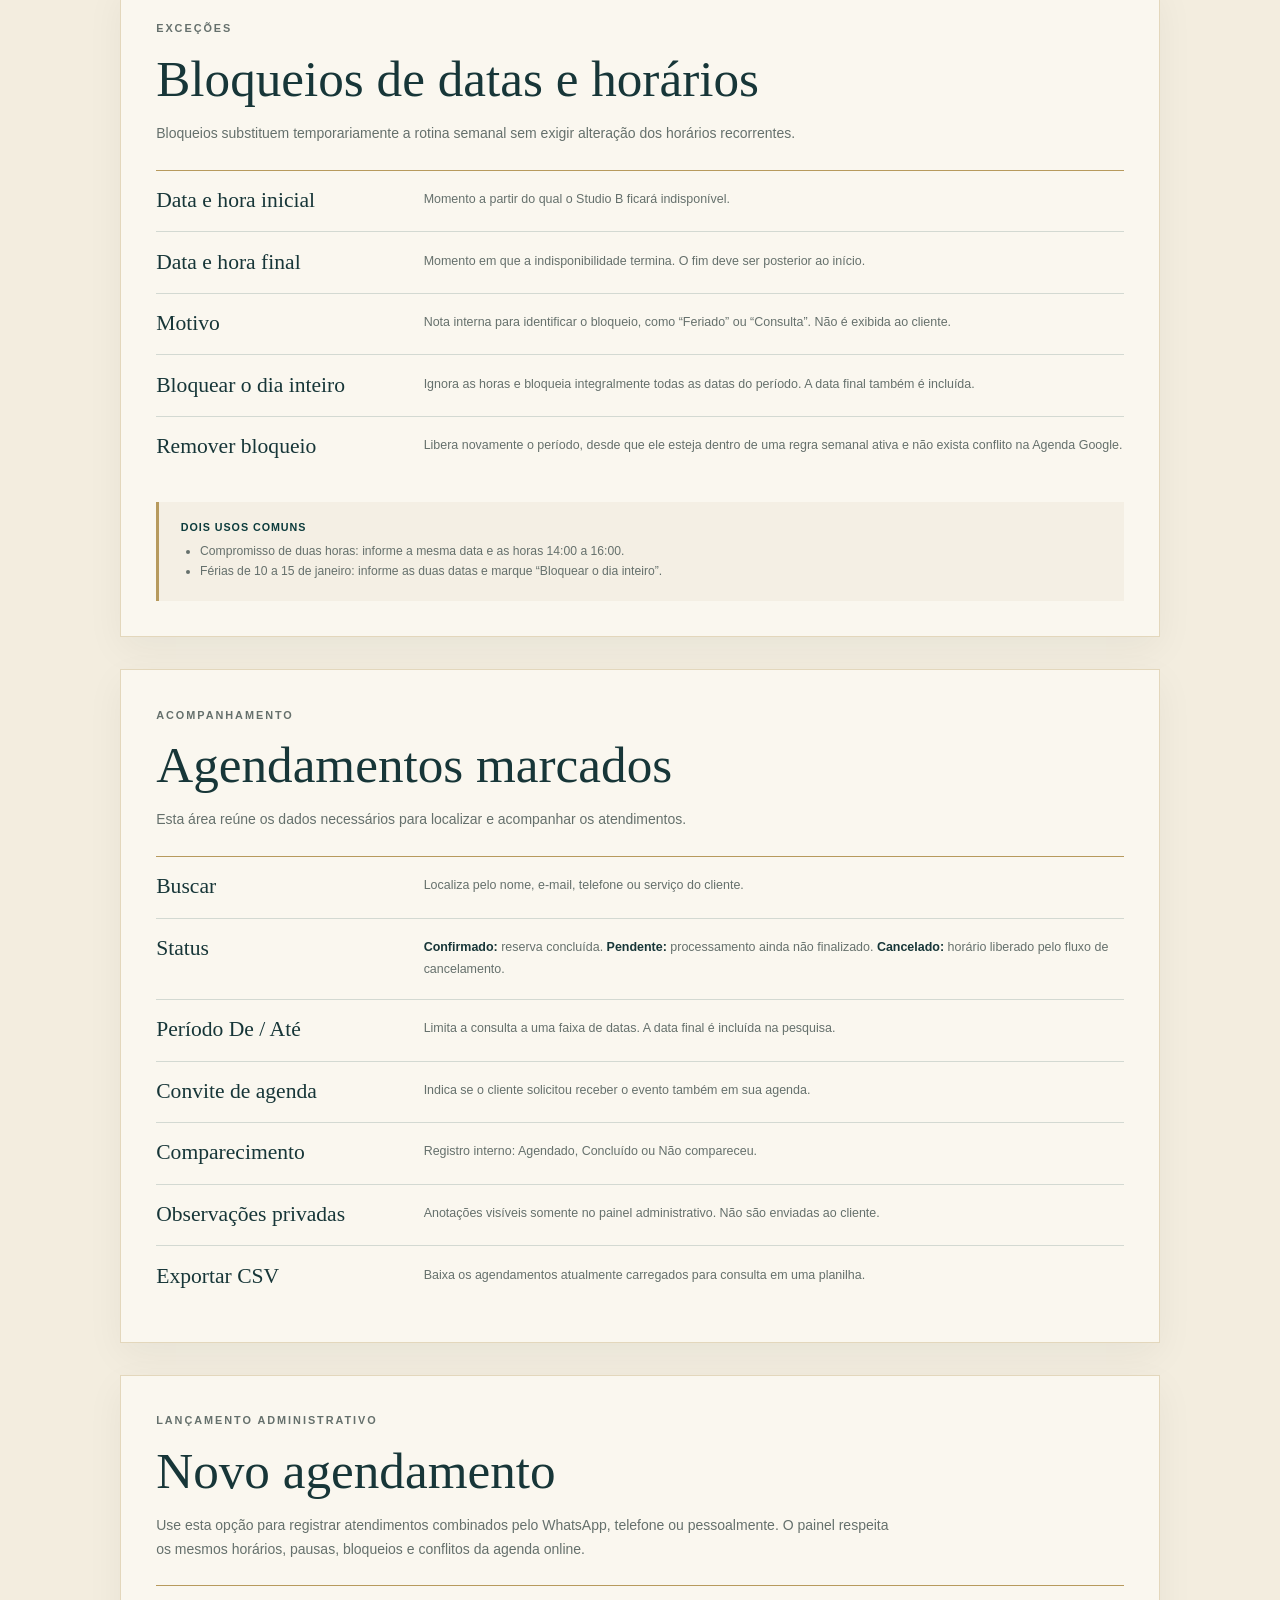
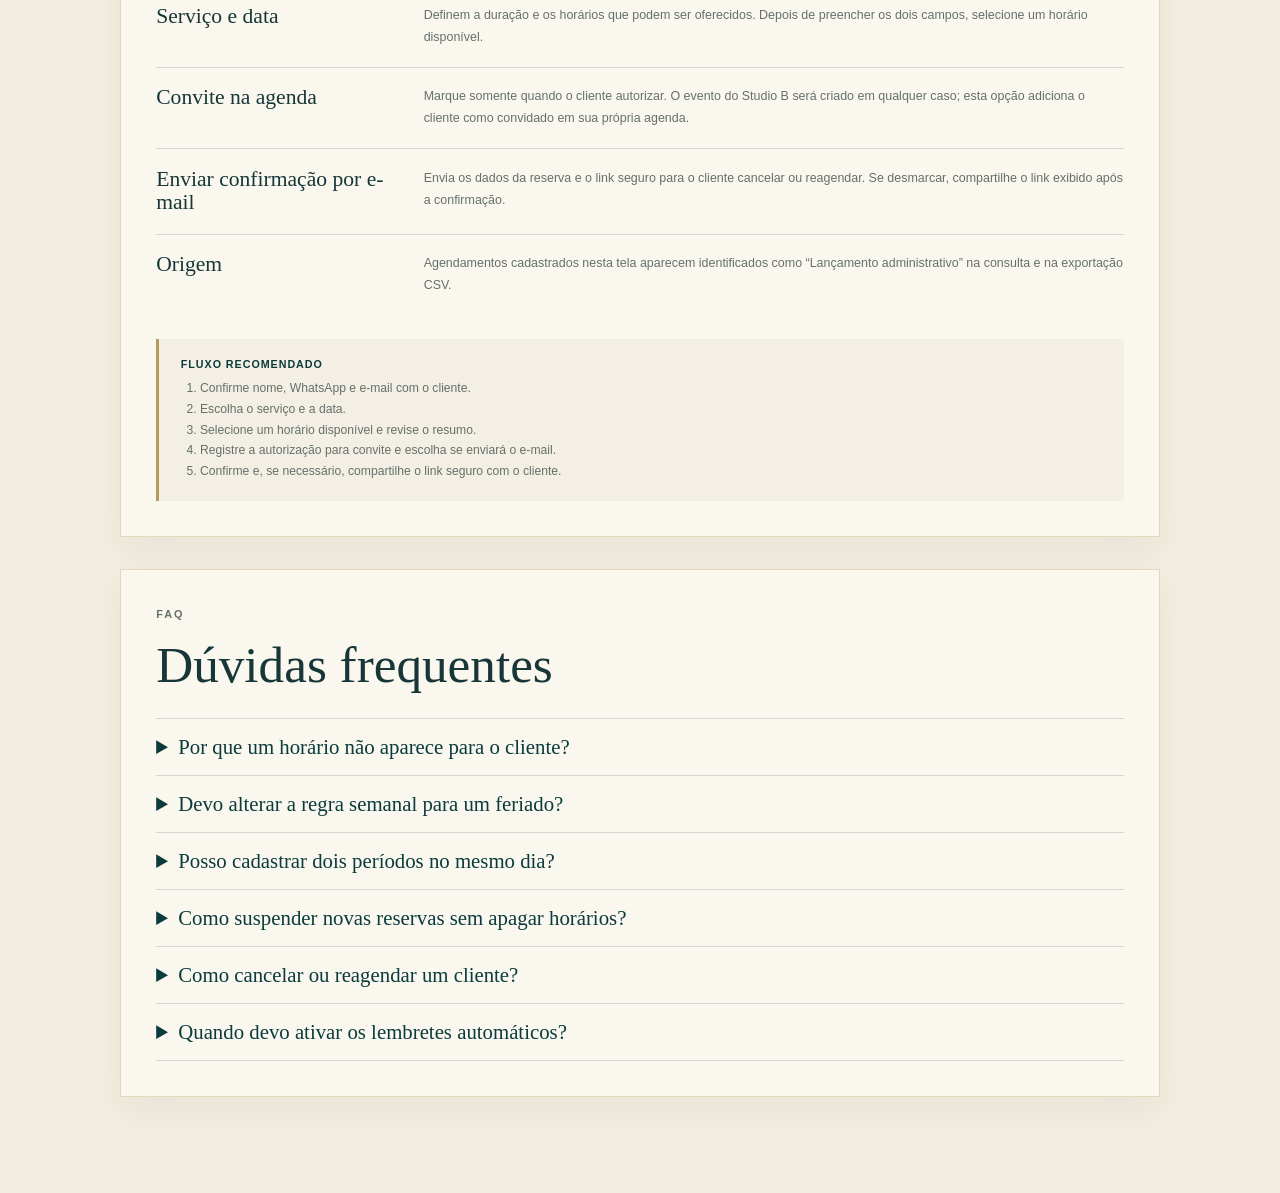
==== commit ba60ba99: "feat: adicionar historico administrativo e reforcar site" ====
--- a/admin-faq-agenda.html
+++ b/admin-faq-agenda.html
@@ -5,6 +5,8 @@
     <meta name="viewport" content="width=device-width, initial-scale=1" />
     <meta name="theme-color" content="#082f30" />
     <meta name="robots" content="noindex, nofollow" />
+    <meta name="referrer" content="strict-origin-when-cross-origin" />
+    <meta http-equiv="Content-Security-Policy" content="default-src 'self'; style-src 'self' https://fonts.googleapis.com; font-src https://fonts.gstatic.com; img-src 'self' data:; object-src 'none'; base-uri 'self'; form-action 'self'; upgrade-insecure-requests" />
     <title>FAQ da Agenda | Studio B</title>
     <link rel="icon" type="image/svg+xml" href="favicon.svg" />
     <link rel="preconnect" href="https://fonts.googleapis.com" />
--- a/admin.css
+++ b/admin.css
@@ -43,7 +43,8 @@
 .password-control button:focus-visible { outline: 2px solid var(--gold); outline-offset: 2px; }
 .auth-panel label + label, .claim-panel label + label { margin-top: 1rem; }
 .auth-actions { display: flex; flex-wrap: wrap; gap: .8rem; margin-top: 1.5rem; }
-.resend-button { margin-top: 1rem; padding: .25rem 0; border: 0; border-bottom: 1px solid var(--gold); background: transparent; color: var(--muted); font-size: .65rem; letter-spacing: .06em; }
+.resend-button, .forgot-password-button { margin-top: 1rem; padding: .25rem 0; border: 0; border-bottom: 1px solid var(--gold); background: transparent; color: var(--muted); font-size: .65rem; letter-spacing: .06em; }
+.forgot-password-button { margin-right: 1.2rem; }
 .button { min-height: 44px; padding: .8rem 1.35rem; border: 1px solid var(--petrol); font-size: .67rem; font-weight: 600; letter-spacing: .1em; text-transform: uppercase; }
 .button.primary { background: var(--petrol); color: white; }
 .button.secondary { background: transparent; color: var(--petrol); }
@@ -55,6 +56,7 @@
 .portal-heading > p:last-child, .view-heading p { max-width: 680px; color: var(--muted); line-height: 1.7; }
 .admin-option-grid { display: grid; grid-template-columns: repeat(2, minmax(0, 1fr)); gap: clamp(1rem, 2.5vw, 1.8rem); }
 .admin-option-grid.three-options { grid-template-columns: repeat(3, minmax(0, 1fr)); }
+.admin-option-grid.four-options { grid-template-columns: repeat(2, minmax(0, 1fr)); }
 .three-options .admin-option-card { min-height: 280px; }
 .three-options .option-copy strong { font-size: clamp(1.8rem, 2.7vw, 2.55rem); }
 .admin-option-card { position: relative; display: grid; grid-template-columns: auto 1fr auto; align-items: start; gap: 1.25rem; min-height: 250px; padding: clamp(1.4rem, 3vw, 2.2rem); overflow: hidden; border: 1px solid rgba(183,154,93,.42); background: var(--paper); color: var(--ink); text-align: left; box-shadow: 0 14px 42px rgba(12,48,47,.07); transition: border-color .2s, box-shadow .2s, transform .2s; }
@@ -172,6 +174,53 @@
 .manual-booking-success .button { margin: .5rem .8rem .5rem 0; }
 .appointment-source { display: inline-block; margin-top: .45rem; color: var(--gold); font-size: .56rem; font-weight: 600; letter-spacing: .08em; text-transform: uppercase; }
 
+.package-fields select, .packages-filter select, .package-edit-form select, .package-session-form select { width: 100%; min-height: 43px; border: 1px solid var(--line); border-radius: 0; background: white; color: var(--ink); padding: .8rem .85rem; outline: none; }
+.package-fields .optional { color: var(--muted); font-size: .55rem; font-weight: 400; letter-spacing: 0; text-transform: none; }
+.packages-filter { margin-top: .5rem; }
+.packages-filter-fields { grid-template-columns: 1.5fr .7fr; padding: .8rem 0 0; }
+.packages-summary { display: flex; flex-wrap: wrap; gap: .65rem; margin: 1.4rem 0 1rem; }
+.packages-list { display: grid; gap: 1rem; }
+.package-card { padding: 1.2rem; border: 1px solid var(--line); background: #f4efe4; }
+.package-card-head { display: grid; grid-template-columns: minmax(0,1fr) auto; gap: 1rem; align-items: start; }
+.package-card h3 { margin: .25rem 0 .35rem; font-family: var(--serif); font-size: 1.8rem; font-weight: 500; }
+.package-customer { margin: 0; color: var(--muted); font-size: .72rem; line-height: 1.65; overflow-wrap: anywhere; }
+.package-status { padding: .4rem .6rem; border: 1px solid var(--petrol); color: var(--petrol); font-size: .56rem; font-weight: 600; letter-spacing: .08em; text-transform: uppercase; }
+.package-status.completed { background: var(--petrol); color: white; }
+.package-status.expired { border-color: var(--danger); color: var(--danger); }
+.package-metrics { display: grid; grid-template-columns: repeat(4,minmax(0,1fr)); gap: .7rem; margin: 1rem 0; }
+.package-metric { padding: .8rem; border: 1px solid var(--line); background: var(--paper); }
+.package-metric span { display: block; color: var(--muted); font-size: .56rem; font-weight: 600; letter-spacing: .07em; text-transform: uppercase; }
+.package-metric strong { display: block; margin-top: .3rem; color: var(--petrol); font-family: var(--serif); font-size: 1.25rem; font-weight: 500; }
+.package-progress { height: 5px; overflow: hidden; background: rgba(11,59,60,.12); }
+.package-progress span { display: block; height: 100%; background: var(--gold); }
+.package-card details { margin-top: 1rem; border-top: 1px solid var(--line); padding-top: .8rem; }
+.package-card details > summary { cursor: pointer; color: var(--petrol); font-size: .62rem; font-weight: 600; letter-spacing: .08em; text-transform: uppercase; }
+.package-history { display: grid; gap: .5rem; margin: .9rem 0; }
+.package-session { display: grid; grid-template-columns: minmax(150px,.7fr) minmax(110px,.35fr) 1fr auto; align-items: center; gap: .7rem; padding: .7rem; border: 1px solid var(--line); background: var(--paper); color: var(--muted); font-size: .68rem; }
+.package-session strong { color: var(--petrol); font-weight: 500; }
+.package-session button { border: 0; border-bottom: 1px solid currentColor; background: transparent; color: var(--danger); font-size: .6rem; }
+.package-edit-form, .package-session-form { display: grid; grid-template-columns: repeat(3,minmax(0,1fr)); align-items: end; gap: .7rem; margin-top: 1rem; }
+.package-edit-form .wide, .package-session-form .wide { grid-column: 1 / -1; }
+.package-edit-form .button, .package-session-form .button { justify-self: start; }
+
+.history-filter { margin-top: .8rem; }
+.history-filter-fields { grid-template-columns: repeat(2,minmax(0,1fr)); padding: .8rem 0 1.2rem; }
+.history-list { display: grid; gap: .85rem; }
+.history-card { display: grid; grid-template-columns: minmax(150px,.55fr) minmax(0,1.45fr) auto; gap: 1rem; align-items: start; padding: 1rem 1.1rem; border: 1px solid var(--line); background: #f4efe4; }
+.history-card.is-undone { opacity: .68; }
+.history-when, .history-actor, .history-summary { margin: 0; color: var(--muted); font-size: .7rem; line-height: 1.55; }
+.history-card h3 { margin: .15rem 0 .35rem; font-family: var(--serif); font-size: 1.45rem; font-weight: 500; }
+.history-action { display: inline-block; margin-bottom: .4rem; padding: .3rem .5rem; border: 1px solid var(--gold); color: var(--gold); font-size: .54rem; font-weight: 600; letter-spacing: .08em; text-transform: uppercase; }
+.history-action.delete { border-color: var(--danger); color: var(--danger); }
+.history-action.insert { border-color: var(--petrol); color: var(--petrol); }
+.history-details { margin-top: .7rem; border-top: 1px solid var(--line); padding-top: .6rem; }
+.history-details summary { cursor: pointer; color: var(--petrol); font-size: .62rem; font-weight: 600; letter-spacing: .07em; text-transform: uppercase; }
+.history-changes { display: grid; gap: .4rem; margin: .65rem 0 0; padding: 0; list-style: none; }
+.history-changes li { color: var(--muted); font-size: .68rem; line-height: 1.5; overflow-wrap: anywhere; }
+.history-changes strong { color: var(--ink); }
+.history-undo { align-self: center; white-space: nowrap; }
+.history-undone { align-self: center; color: var(--muted); font-size: .6rem; font-weight: 600; letter-spacing: .08em; text-transform: uppercase; }
+
 .faq-main { width: min(1040px, calc(100% - 2rem)); margin: 0 auto; padding: clamp(2rem, 6vw, 5.5rem) 0 6rem; }
 .faq-hero { padding: clamp(1.5rem, 4vw, 3rem); border: 1px solid rgba(183,154,93,.42); background: var(--paper); box-shadow: 0 18px 60px rgba(12,48,47,.08); }
 .faq-hero h1 { max-width: 800px; }
@@ -222,6 +271,10 @@
   .admin-option-grid.three-options { grid-template-columns: 1fr; }
   .three-options .admin-option-card { min-height: 215px; }
   .admin-slots { grid-template-columns: repeat(4, minmax(0, 1fr)); }
+  .package-metrics { grid-template-columns: repeat(2, minmax(0,1fr)); }
+  .package-edit-form, .package-session-form { grid-template-columns: repeat(2,minmax(0,1fr)); }
+  .history-card { grid-template-columns: minmax(140px,.55fr) 1fr; }
+  .history-card > :last-child { grid-column: 2; justify-self: start; }
 }
 
 @media (max-width: 620px) {
@@ -231,6 +284,7 @@
   .admin-main { width: min(100% - 1rem, 1180px); padding-top: 1rem; }
   .admin-portal { padding-top: 1.5rem; }
   .admin-option-grid { grid-template-columns: 1fr; }
+  .admin-option-grid.four-options { grid-template-columns: 1fr; }
   .admin-option-card { min-height: 205px; padding: 1.25rem; }
   .option-copy { margin-top: 2.4rem; }
   .option-copy > span { font-size: .74rem; }
@@ -248,9 +302,14 @@
   .blocked-period { align-items: start; grid-template-columns: 1fr; }
   .blocked-period [data-remove-block] { justify-self: start; }
   .appointments-filter-fields, .appointment-card { grid-template-columns: 1fr; }
+  .history-filter-fields, .history-card { grid-template-columns: 1fr; }
+  .history-card > :last-child { grid-column: 1; }
   .appointment-meta { grid-column: 1; }
   .appointment-admin-tools form { grid-template-columns: 1fr; }
   .appointment-admin-tools .button { grid-column: 1; justify-self: stretch; }
+  .packages-filter-fields, .package-metrics, .package-edit-form, .package-session-form { grid-template-columns: 1fr; }
+  .package-edit-form .wide, .package-session-form .wide { grid-column: 1; }
+  .package-session { grid-template-columns: 1fr; }
   .faq-main { width: min(100% - 1rem, 1040px); padding-top: 1rem; }
   .glossary-item { grid-template-columns: 1fr; gap: .55rem; }
 }
